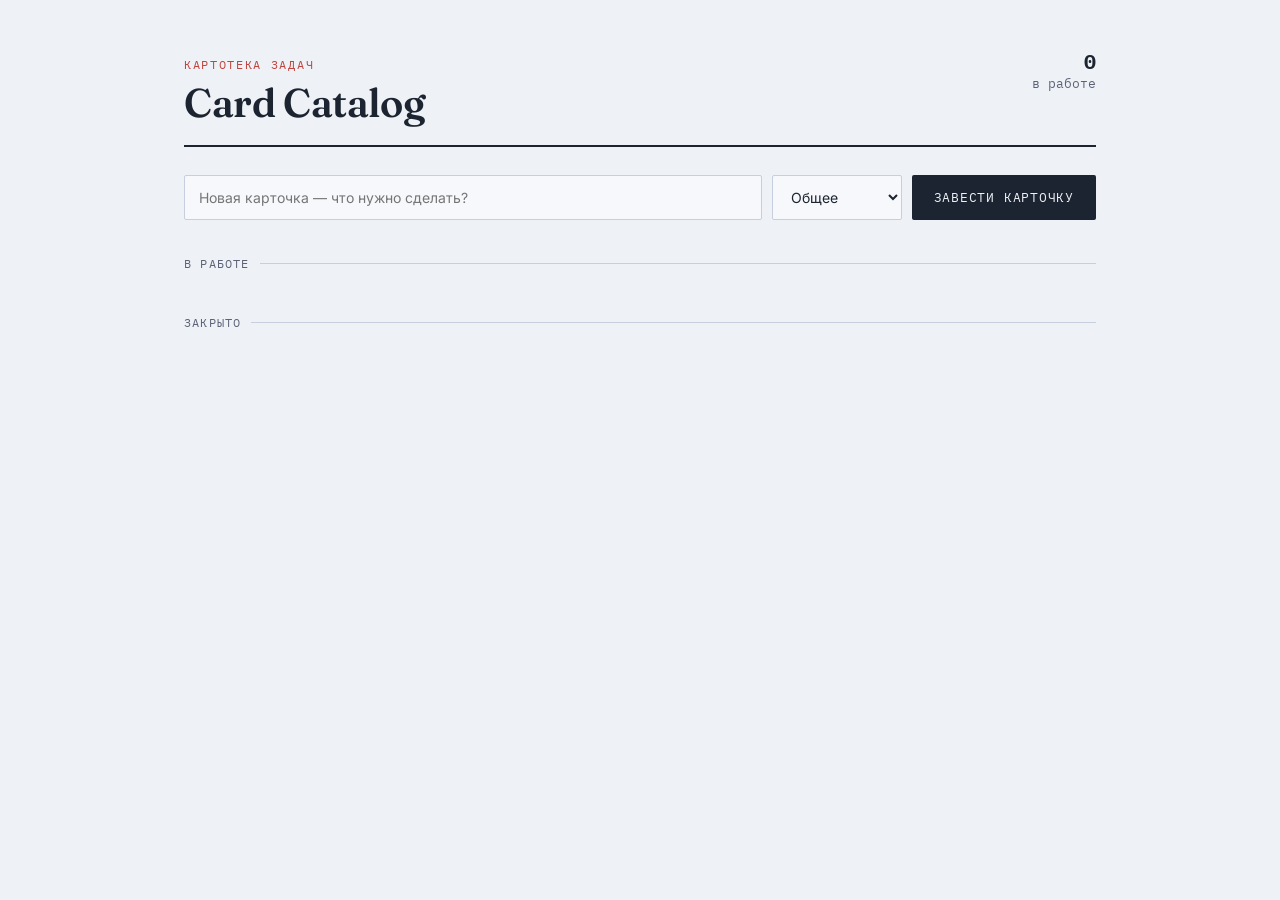
==== frontend/index.html @ 3b54438b "fix some bugs" ====
<!doctype html>
<html lang="ru">
<head>
<meta charset="UTF-8" />
<meta name="viewport" content="width=device-width, initial-scale=1.0" />
<title>Card Catalog - трекер задач</title>
<link rel="icon" href="data:image/svg+xml,<svg xmlns=%22http://www.w3.org/2000/svg%22 viewBox=%220 0 100 100%22><rect width=%22100%22 height=%22100%22 rx=%2214%22 fill=%22%231b2430%22/><rect x=%2222%22 y=%2228%22 width=%2256%22 height=%2244%22 rx=%223%22 fill=%22%23eef1f6%22/><circle cx=%2232%22 cy=%2238%22 r=%223%22 fill=%22%231b2430%22/><rect x=%2222%22 y=%2250%22 width=%2256%22 height=%223%22 fill=%22%23c1443d%22/></svg>">
<link rel="preconnect" href="https://fonts.googleapis.com">
<link href="https://fonts.googleapis.com/css2?family=Fraunces:opsz,wght@9..144,500;9..144,600&family=IBM+Plex+Mono:wght@400;500&family=Inter:wght@400;500;600&display=swap" rel="stylesheet">
<link rel="stylesheet" href="style.css">
</head>
<body>
  <div class="wrap">
    <header>
      <div>
        <p class="eyebrow">Картотека задач</p>
        <h1>Card Catalog</h1>
      </div>
      <div class="count"><strong id="openCount">0</strong>в работе</div>
    </header>

    <form class="add" id="addForm">
      <input type="text" name="title" placeholder="Новая карточка — что нужно сделать?" required maxlength="200" />
      <select name="category">
        <option value="general">Общее</option>
        <option value="client">Клиент</option>
        <option value="design">Дизайн</option>
        <option value="dev">Разработка</option>
      </select>
      <button type="submit">Завести карточку</button>
    </form>

    <div class="drawer-label">В работе</div>
    <div class="cards" id="openCards"></div>

    <div class="drawer-label">Закрыто</div>
    <div class="cards" id="doneCards"></div>
  </div>

  <script src="app.js"></script>
</body>
</html>
---- frontend/style.css ----
:root{
  --ink:#1b2430;
  --paper:#eef1f6;
  --paper-card:#f7f8fb;
  --drawer:#dfe4ee;
  --line:#c7cede;
  --accent:#c1443d;
  --accent-soft:#e8b3af;
  --gold:#c98f2b;
  --muted:#5c6376;
}

*{box-sizing:border-box;}

body{
  margin:0;
  background:var(--paper);
  color:var(--ink);
  font-family:'Inter',sans-serif;
  min-height:100vh;
}

.wrap{
  max-width:960px;
  margin:0 auto;
  padding:48px 24px 96px;
}

header{
  display:flex;
  align-items:baseline;
  justify-content:space-between;
  border-bottom:2px solid var(--ink);
  padding-bottom:18px;
  margin-bottom:8px;
}

.eyebrow{
  font-family:'IBM Plex Mono', monospace;
  font-size:12px;
  letter-spacing:.14em;
  text-transform:uppercase;
  color:var(--accent);
  margin:0 0 6px;
}

h1{
  font-family:'Fraunces', serif;
  font-weight:600;
  font-size:40px;
  margin:0;
  letter-spacing:-0.01em;
}

.count{
  font-family:'IBM Plex Mono', monospace;
  font-size:13px;
  color:var(--muted);
  text-align:right;
}

.count strong{color:var(--ink); font-size:20px; display:block;}

form.add{
  display:flex;
  gap:10px;
  margin:28px 0 36px;
  flex-wrap:wrap;
}

form.add input, form.add select{
  font-family:'Inter',sans-serif;
  font-size:14px;
  padding:12px 14px;
  border:1.5px solid var(--line);
  border-radius:2px;
  background:var(--paper-card);
  color:var(--ink);
}

form.add input[name="title"]{flex:1; min-width:220px;}

form.add input:focus, form.add select:focus{
  outline:none;
  border-color:var(--accent);
}

form.add button{
  font-family:'IBM Plex Mono', monospace;
  font-size:13px;
  letter-spacing:.06em;
  text-transform:uppercase;
  background:var(--ink);
  color:var(--paper);
  border:none;
  padding:0 22px;
  border-radius:2px;
  cursor:pointer;
  transition:background .15s ease;
}

form.add button:hover{background:var(--accent);}

.drawer-label{
  font-family:'IBM Plex Mono', monospace;
  font-size:12px;
  color:var(--muted);
  letter-spacing:.1em;
  text-transform:uppercase;
  margin:32px 0 12px;
  display:flex;
  align-items:center;
  gap:10px;
}

.drawer-label::after{
  content:"";
  flex:1;
  height:1px;
  background:var(--line);
}

.cards{
  display:grid;
  grid-template-columns:repeat(auto-fill, minmax(260px,1fr));
  gap:16px;
}

.card{
  position:relative;
  background:var(--paper-card);
  border:1.5px solid var(--line);
  border-radius:3px;
  padding:20px 18px 16px;
  min-height:120px;
  box-shadow:2px 3px 0 rgba(27,36,48,0.06);
  transition:transform .15s ease, box-shadow .15s ease;
}

.card:hover{
  transform:translateY(-2px);
  box-shadow:3px 5px 0 rgba(27,36,48,0.10);
}

.card::before{
  content:"";
  position:absolute;
  top:14px; left:14px;
  width:9px; height:9px;
  border-radius:50%;
  background:var(--paper);
  border:1.5px solid var(--line);
}

.card.done{
  opacity:.62;
}

.card.done .card-title{
  text-decoration:line-through;
  text-decoration-color:var(--accent);
}

.stamp{
  position:absolute;
  top:12px; right:12px;
  font-family:'IBM Plex Mono', monospace;
  font-size:10px;
  letter-spacing:.08em;
  color:var(--accent);
  border:1.5px solid var(--accent);
  padding:2px 6px;
  border-radius:2px;
  transform:rotate(-6deg);
}

.card-category{
  font-family:'IBM Plex Mono', monospace;
  font-size:10px;
  letter-spacing:.1em;
  text-transform:uppercase;
  color:var(--gold);
  margin:8px 0 6px 14px;
}

.card-title{
  font-family:'Fraunces', serif;
  font-size:18px;
  font-weight:600;
  margin:0 0 6px 14px;
  line-height:1.3;
}

.card-note{
  font-size:13px;
  color:var(--muted);
  margin:0 0 14px 14px;
  line-height:1.4;
}

.card-actions{
  display:flex;
  gap:8px;
  margin-left:14px;
}

.card-actions button{
  font-family:'IBM Plex Mono', monospace;
  font-size:11px;
  letter-spacing:.04em;
  background:none;
  border:1.5px solid var(--line);
  border-radius:2px;
  padding:5px 10px;
  cursor:pointer;
  color:var(--ink);
  transition:all .15s ease;
}

.card-actions button:hover{border-color:var(--ink);}
.card-actions .del:hover{border-color:var(--accent); color:var(--accent);}

.empty{
  font-family:'IBM Plex Mono', monospace;
  color:var(--muted);
  font-size:13px;
  padding:40px 0;
  text-align:center;
  border:1.5px dashed var(--line);
  border-radius:3px;
}
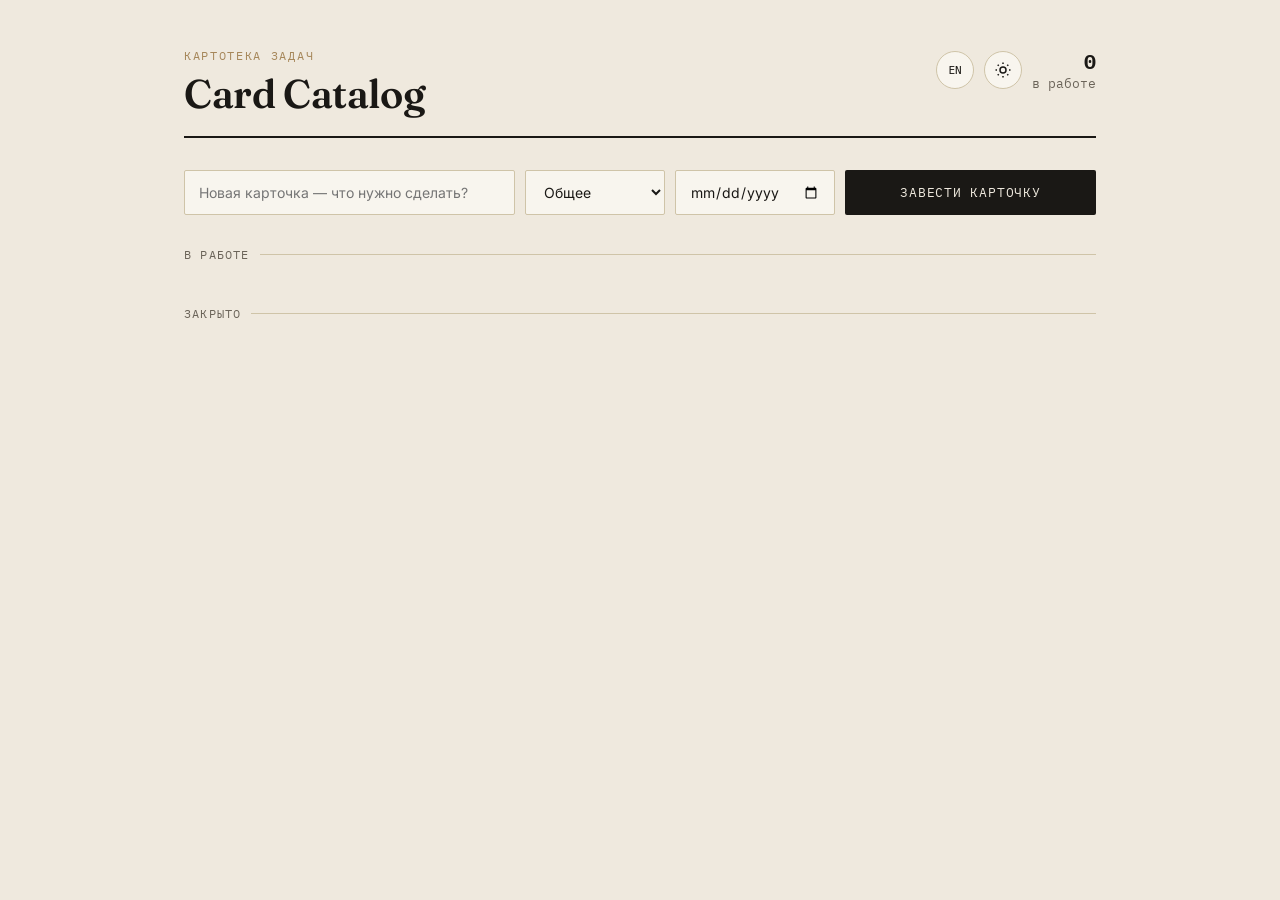
==== commit 820e80b2: "new theme, dark mode, due dates" ====
--- a/frontend/index.html
+++ b/frontend/index.html
@@ -1,10 +1,10 @@
 <!doctype html>
-<html lang="ru">
+<html lang="ru" data-theme="light">
 <head>
 <meta charset="UTF-8" />
 <meta name="viewport" content="width=device-width, initial-scale=1.0" />
-<title>Card Catalog - трекер задач</title>
-<link rel="icon" href="data:image/svg+xml,<svg xmlns=%22http://www.w3.org/2000/svg%22 viewBox=%220 0 100 100%22><rect width=%22100%22 height=%22100%22 rx=%2214%22 fill=%22%231b2430%22/><rect x=%2222%22 y=%2228%22 width=%2256%22 height=%2244%22 rx=%223%22 fill=%22%23eef1f6%22/><circle cx=%2232%22 cy=%2238%22 r=%223%22 fill=%22%231b2430%22/><rect x=%2222%22 y=%2250%22 width=%2256%22 height=%223%22 fill=%22%23c1443d%22/></svg>">
+<title>Card Catalog</title>
+<link rel="icon" href="data:image/svg+xml,<svg xmlns=%22http://www.w3.org/2000/svg%22 viewBox=%220 0 100 100%22><rect width=%22100%22 height=%22100%22 rx=%2214%22 fill=%22%231a1815%22/><rect x=%2222%22 y=%2228%22 width=%2256%22 height=%2244%22 rx=%223%22 fill=%22%23efe9de%22/><circle cx=%2232%22 cy=%2238%22 r=%223%22 fill=%22%231a1815%22/><rect x=%2222%22 y=%2250%22 width=%2256%22 height=%223%22 fill=%22%23a6875a%22/></svg>">
 <link rel="preconnect" href="https://fonts.googleapis.com">
 <link href="https://fonts.googleapis.com/css2?family=Fraunces:opsz,wght@9..144,500;9..144,600&family=IBM+Plex+Mono:wght@400;500&family=Inter:wght@400;500;600&display=swap" rel="stylesheet">
 <link rel="stylesheet" href="style.css">
@@ -13,27 +13,37 @@
   <div class="wrap">
     <header>
       <div>
-        <p class="eyebrow">Картотека задач</p>
+        <p class="eyebrow" data-i18n="eyebrow">Картотека задач</p>
         <h1>Card Catalog</h1>
       </div>
-      <div class="count"><strong id="openCount">0</strong>в работе</div>
+      <div class="header-right">
+        <button class="icon-toggle" id="langToggle" title="Switch language" aria-label="Switch language">
+          <span id="langLabel">RU</span>
+        </button>
+        <button class="icon-toggle" id="themeToggle" title="Toggle theme" aria-label="Toggle theme">
+          <svg class="icon-sun" viewBox="0 0 24 24" fill="none" stroke="currentColor" stroke-width="2"><circle cx="12" cy="12" r="4"/><path d="M12 2v2M12 20v2M4.93 4.93l1.41 1.41M17.66 17.66l1.41 1.41M2 12h2M20 12h2M4.93 19.07l1.41-1.41M17.66 6.34l1.41-1.41"/></svg>
+          <svg class="icon-moon" viewBox="0 0 24 24" fill="none" stroke="currentColor" stroke-width="2"><path d="M21 12.79A9 9 0 1 1 11.21 3 7 7 0 0 0 21 12.79z"/></svg>
+        </button>
+        <div class="count"><strong id="openCount">0</strong><span data-i18n="inProgress">в работе</span></div>
+      </div>
     </header>
 
     <form class="add" id="addForm">
-      <input type="text" name="title" placeholder="Новая карточка — что нужно сделать?" required maxlength="200" />
-      <select name="category">
-        <option value="general">Общее</option>
-        <option value="client">Клиент</option>
-        <option value="design">Дизайн</option>
-        <option value="dev">Разработка</option>
+      <input type="text" name="title" id="titleInput" data-i18n-placeholder="titlePlaceholder" placeholder="Новая карточка — что нужно сделать?" required maxlength="200" />
+      <select name="category" id="categorySelect">
+        <option value="general" data-i18n="catGeneral">Общее</option>
+        <option value="client" data-i18n="catClient">Клиент</option>
+        <option value="design" data-i18n="catDesign">Дизайн</option>
+        <option value="dev" data-i18n="catDev">Разработка</option>
       </select>
-      <button type="submit">Завести карточку</button>
+      <input type="date" name="due_date" title="Срок" />
+      <button type="submit" data-i18n="addButton">Завести карточку</button>
     </form>
 
-    <div class="drawer-label">В работе</div>
+    <div class="drawer-label" data-i18n="inProgressLabel">В работе</div>
     <div class="cards" id="openCards"></div>
 
-    <div class="drawer-label">Закрыто</div>
+    <div class="drawer-label" data-i18n="doneLabel">Закрыто</div>
     <div class="cards" id="doneCards"></div>
   </div>
 
--- a/frontend/style.css
+++ b/frontend/style.css
@@ -1,13 +1,30 @@
 :root{
-  --ink:#1b2430;
-  --paper:#eef1f6;
-  --paper-card:#f7f8fb;
-  --drawer:#dfe4ee;
-  --line:#c7cede;
-  --accent:#c1443d;
-  --accent-soft:#e8b3af;
-  --gold:#c98f2b;
-  --muted:#5c6376;
+  --ink:#1a1815;
+  --paper:#efe9de;
+  --paper-card:#f8f5ee;
+  --drawer:#e2dbc9;
+  --line:#cfc4a8;
+  --accent:#a6875a;
+  --accent-soft:#e4d4b8;
+  --danger:#b5453c;
+  --muted:#6b6459;
+  --overdue:#b8863f;
+
+  --ease:cubic-bezier(.4,0,.2,1);
+  --ease-out-back:cubic-bezier(.34,1.56,.64,1);
+}
+
+[data-theme="dark"]{
+  --ink:#ede7d9;
+  --paper:#17140f;
+  --paper-card:#211d17;
+  --drawer:#2c2620;
+  --line:#3d362a;
+  --accent:#c7a06a;
+  --accent-soft:#3a3020;
+  --danger:#d16a5f;
+  --muted:#9a9081;
+  --overdue:#d19a55;
 }
 
 *{box-sizing:border-box;}
@@ -18,21 +35,39 @@
   color:var(--ink);
   font-family:'Inter',sans-serif;
   min-height:100vh;
+  transition:background-color .35s var(--ease), color .35s var(--ease);
+}
+
+@media (prefers-reduced-motion: reduce){
+  *, *::before, *::after{
+    animation-duration:.001ms !important;
+    transition-duration:.001ms !important;
+  }
 }
 
 .wrap{
   max-width:960px;
   margin:0 auto;
-  padding:48px 24px 96px;
+  padding:clamp(28px,5vw,48px) clamp(16px,4vw,24px) 96px;
 }
 
 header{
   display:flex;
-  align-items:baseline;
+  align-items:flex-start;
   justify-content:space-between;
+  flex-wrap:wrap;
+  gap:12px;
   border-bottom:2px solid var(--ink);
   padding-bottom:18px;
-  margin-bottom:8px;
+  margin-bottom:32px;
+  transition:border-color .35s var(--ease);
+  animation:fadeSlideDown .5s var(--ease) both;
+}
+
+.header-right{
+  display:flex;
+  align-items:center;
+  gap:10px;
 }
 
 .eyebrow{
@@ -42,12 +77,13 @@
   text-transform:uppercase;
   color:var(--accent);
   margin:0 0 6px;
+  transition:color .35s var(--ease);
 }
 
 h1{
   font-family:'Fraunces', serif;
   font-weight:600;
-  font-size:40px;
+  font-size:clamp(28px,5vw,40px);
   margin:0;
   letter-spacing:-0.01em;
 }
@@ -57,15 +93,56 @@
   font-size:13px;
   color:var(--muted);
   text-align:right;
-}
-
-.count strong{color:var(--ink); font-size:20px; display:block;}
+  white-space:nowrap;
+  display:flex;
+  flex-direction:column;
+  align-items:flex-end;
+}
+
+.count strong{
+  color:var(--ink);
+  font-size:20px;
+  transition:color .2s var(--ease);
+}
+
+.icon-toggle{
+  position:relative;
+  width:38px;
+  height:38px;
+  flex:0 0 auto;
+  border:1.5px solid var(--line);
+  border-radius:50%;
+  background:var(--paper-card);
+  color:var(--ink);
+  cursor:pointer;
+  display:flex;
+  align-items:center;
+  justify-content:center;
+  font-family:'IBM Plex Mono', monospace;
+  font-size:11px;
+  font-weight:500;
+  transition:border-color .2s var(--ease), transform .2s var(--ease-out-back), background-color .35s var(--ease), color .35s var(--ease);
+}
+.icon-toggle:hover{border-color:var(--accent); transform:scale(1.06);}
+.icon-toggle:active{transform:scale(.92);}
+
+.icon-toggle svg{
+  position:absolute;
+  width:18px;
+  height:18px;
+  transition:opacity .3s var(--ease), transform .4s var(--ease-out-back);
+}
+.icon-moon{opacity:0; transform:rotate(-60deg) scale(.5);}
+.icon-sun{opacity:1; transform:rotate(0) scale(1);}
+[data-theme="dark"] .icon-sun{opacity:0; transform:rotate(60deg) scale(.5);}
+[data-theme="dark"] .icon-moon{opacity:1; transform:rotate(0) scale(1);}
 
 form.add{
   display:flex;
   gap:10px;
-  margin:28px 0 36px;
+  margin:0 0 8px;
   flex-wrap:wrap;
+  animation:fadeSlideDown .5s var(--ease) .08s both;
 }
 
 form.add input, form.add select{
@@ -76,13 +153,17 @@
   border-radius:2px;
   background:var(--paper-card);
   color:var(--ink);
-}
-
-form.add input[name="title"]{flex:1; min-width:220px;}
+  transition:border-color .2s var(--ease), background-color .35s var(--ease), color .35s var(--ease), box-shadow .2s var(--ease);
+}
+
+form.add input[name="title"]{flex:1 1 220px; min-width:0;}
+form.add select{flex:0 1 140px;}
+form.add input[type="date"]{flex:0 1 160px;}
 
 form.add input:focus, form.add select:focus{
   outline:none;
   border-color:var(--accent);
+  box-shadow:0 0 0 3px var(--accent-soft);
 }
 
 form.add button{
@@ -94,12 +175,14 @@
   color:var(--paper);
   border:none;
   padding:0 22px;
+  min-height:44px;
   border-radius:2px;
   cursor:pointer;
-  transition:background .15s ease;
-}
-
-form.add button:hover{background:var(--accent);}
+  transition:background-color .2s var(--ease), transform .15s var(--ease-out-back), color .35s var(--ease);
+  flex:1 1 140px;
+}
+form.add button:hover{background:var(--accent); transform:translateY(-1px);}
+form.add button:active{transform:translateY(0) scale(.98);}
 
 .drawer-label{
   font-family:'IBM Plex Mono', monospace;
@@ -111,6 +194,7 @@
   display:flex;
   align-items:center;
   gap:10px;
+  transition:color .35s var(--ease);
 }
 
 .drawer-label::after{
@@ -118,12 +202,14 @@
   flex:1;
   height:1px;
   background:var(--line);
+  transition:background-color .35s var(--ease);
 }
 
 .cards{
   display:grid;
-  grid-template-columns:repeat(auto-fill, minmax(260px,1fr));
+  grid-template-columns:repeat(auto-fill, minmax(min(260px,100%),1fr));
   gap:16px;
+  align-items:start;
 }
 
 .card{
@@ -131,101 +217,178 @@
   background:var(--paper-card);
   border:1.5px solid var(--line);
   border-radius:3px;
-  padding:20px 18px 16px;
-  min-height:120px;
-  box-shadow:2px 3px 0 rgba(27,36,48,0.06);
-  transition:transform .15s ease, box-shadow .15s ease;
+  padding:18px 16px 16px;
+  min-width:0;
+  overflow:hidden;
+  box-shadow:2px 3px 0 rgba(26,24,21,0.06);
+  transition:transform .18s var(--ease), box-shadow .18s var(--ease), border-color .35s var(--ease), background-color .35s var(--ease), opacity .32s var(--ease), filter .32s var(--ease);
+  animation:cardIn .45s var(--ease-out-back) both;
+  animation-delay:calc(var(--i, 0) * 50ms);
 }
 
 .card:hover{
-  transform:translateY(-2px);
-  box-shadow:3px 5px 0 rgba(27,36,48,0.10);
-}
-
-.card::before{
-  content:"";
-  position:absolute;
-  top:14px; left:14px;
-  width:9px; height:9px;
+  transform:translateY(-3px);
+  box-shadow:3px 6px 0 rgba(26,24,21,0.12);
+}
+
+.card.done{opacity:.55; filter:saturate(.7);}
+.card.done .card-title{text-decoration:line-through; text-decoration-color:var(--accent);}
+
+.card.removing{
+  animation:cardOut .32s var(--ease) forwards;
+  pointer-events:none;
+}
+.card.entering{
+  animation:cardIn .4s var(--ease-out-back) both;
+}
+
+.card-top-row{
+  display:flex;
+  align-items:flex-start;
+  gap:10px;
+  margin-bottom:10px;
+}
+
+.check-circle{
+  flex:0 0 auto;
+  width:22px;
+  height:22px;
   border-radius:50%;
-  background:var(--paper);
   border:1.5px solid var(--line);
-}
-
-.card.done{
-  opacity:.62;
-}
-
-.card.done .card-title{
-  text-decoration:line-through;
-  text-decoration-color:var(--accent);
-}
-
-.stamp{
-  position:absolute;
-  top:12px; right:12px;
-  font-family:'IBM Plex Mono', monospace;
-  font-size:10px;
-  letter-spacing:.08em;
-  color:var(--accent);
-  border:1.5px solid var(--accent);
-  padding:2px 6px;
-  border-radius:2px;
-  transform:rotate(-6deg);
-}
+  background:transparent;
+  cursor:pointer;
+  display:flex;
+  align-items:center;
+  justify-content:center;
+  padding:0;
+  margin-top:2px;
+  transition:border-color .2s var(--ease), background-color .2s var(--ease), transform .15s var(--ease-out-back);
+}
+.check-circle:hover{border-color:var(--accent); transform:scale(1.08);}
+.check-circle:active{transform:scale(.9);}
+.check-circle svg{
+  width:12px; height:12px;
+  opacity:0;
+  transform:scale(.4);
+  transition:opacity .2s var(--ease), transform .25s var(--ease-out-back);
+  color:var(--paper-card);
+}
+.card.done .check-circle{
+  background:var(--accent);
+  border-color:var(--accent);
+}
+.card.done .check-circle svg{opacity:1; transform:scale(1);}
+
+.card-body{flex:1; min-width:0;}
 
 .card-category{
   font-family:'IBM Plex Mono', monospace;
   font-size:10px;
   letter-spacing:.1em;
   text-transform:uppercase;
-  color:var(--gold);
-  margin:8px 0 6px 14px;
-}
+  color:var(--accent);
+  display:flex;
+  align-items:center;
+  gap:5px;
+  margin-bottom:4px;
+  transition:color .35s var(--ease);
+}
+.category-icon{width:11px; height:11px; flex:0 0 auto;}
 
 .card-title{
   font-family:'Fraunces', serif;
-  font-size:18px;
+  font-size:17px;
   font-weight:600;
-  margin:0 0 6px 14px;
-  line-height:1.3;
-}
-
-.card-note{
+  line-height:1.35;
+  cursor:text;
+  border-radius:2px;
+  padding:1px 3px;
+  margin:0 0 0 -3px;
+  transition:background-color .15s var(--ease);
+  overflow-wrap:break-word;
+  word-break:break-word;
+  hyphens:auto;
+}
+.card-title:hover{background:var(--drawer);}
+.card-title-input{
+  font-family:'Fraunces', serif;
+  font-size:17px;
+  font-weight:600;
+  width:100%;
+  margin:0;
+  padding:1px 3px;
+  border:1.5px solid var(--accent);
+  border-radius:2px;
+  background:var(--paper-card);
+  color:var(--ink);
+}
+
+.card-due{
+  font-family:'IBM Plex Mono', monospace;
+  font-size:11px;
+  color:var(--muted);
+  margin-top:8px;
+  display:flex;
+  align-items:center;
+  gap:5px;
+  transition:color .2s var(--ease);
+}
+.card-due svg{width:11px; height:11px; flex:0 0 auto;}
+.card-due.overdue{color:var(--overdue);}
+
+.card-actions{
+  display:flex;
+  justify-content:flex-end;
+  margin-top:12px;
+}
+
+.icon-btn{
+  width:28px;
+  height:28px;
+  border:1.5px solid transparent;
+  border-radius:2px;
+  background:none;
+  cursor:pointer;
+  display:flex;
+  align-items:center;
+  justify-content:center;
+  color:var(--muted);
+  transition:border-color .15s var(--ease), color .15s var(--ease), background-color .15s var(--ease), transform .12s var(--ease-out-back);
+}
+.icon-btn svg{width:15px; height:15px;}
+.icon-btn:hover{border-color:var(--danger); color:var(--danger); transform:translateY(-1px);}
+.icon-btn:active{transform:translateY(0) scale(.92);}
+
+.empty{
+  font-family:'IBM Plex Mono', monospace;
+  color:var(--muted);
   font-size:13px;
-  color:var(--muted);
-  margin:0 0 14px 14px;
-  line-height:1.4;
-}
-
-.card-actions{
-  display:flex;
-  gap:8px;
-  margin-left:14px;
-}
-
-.card-actions button{
-  font-family:'IBM Plex Mono', monospace;
-  font-size:11px;
-  letter-spacing:.04em;
-  background:none;
-  border:1.5px solid var(--line);
-  border-radius:2px;
-  padding:5px 10px;
-  cursor:pointer;
-  color:var(--ink);
-  transition:all .15s ease;
-}
-
-.card-actions button:hover{border-color:var(--ink);}
-.card-actions .del:hover{border-color:var(--accent); color:var(--accent);}
-
-.empty{
-  font-family:'IBM Plex Mono', monospace;
-  color:var(--muted);
-  font-size:13px;
-  padding:40px 0;
+  padding:36px 0;
   text-align:center;
   border:1.5px dashed var(--line);
   border-radius:3px;
-}
+  transition:border-color .35s var(--ease), color .35s var(--ease);
+  animation:fadeIn .4s var(--ease) both;
+}
+
+@keyframes fadeSlideDown{
+  from{opacity:0; transform:translateY(-8px);}
+  to{opacity:1; transform:translateY(0);}
+}
+@keyframes fadeIn{from{opacity:0;} to{opacity:1;}}
+@keyframes cardIn{
+  from{opacity:0; transform:translateY(12px) scale(.96);}
+  to{opacity:1; transform:translateY(0) scale(1);}
+}
+@keyframes cardOut{
+  to{opacity:0; transform:scale(.92); filter:blur(2px);}
+}
+
+@media (max-width:480px){
+  form.add{flex-direction:column;}
+  form.add input[name="title"], form.add select, form.add input[type="date"], form.add button{
+    flex:1 1 auto;
+    width:100%;
+  }
+  .header-right{width:100%; justify-content:space-between;}
+}
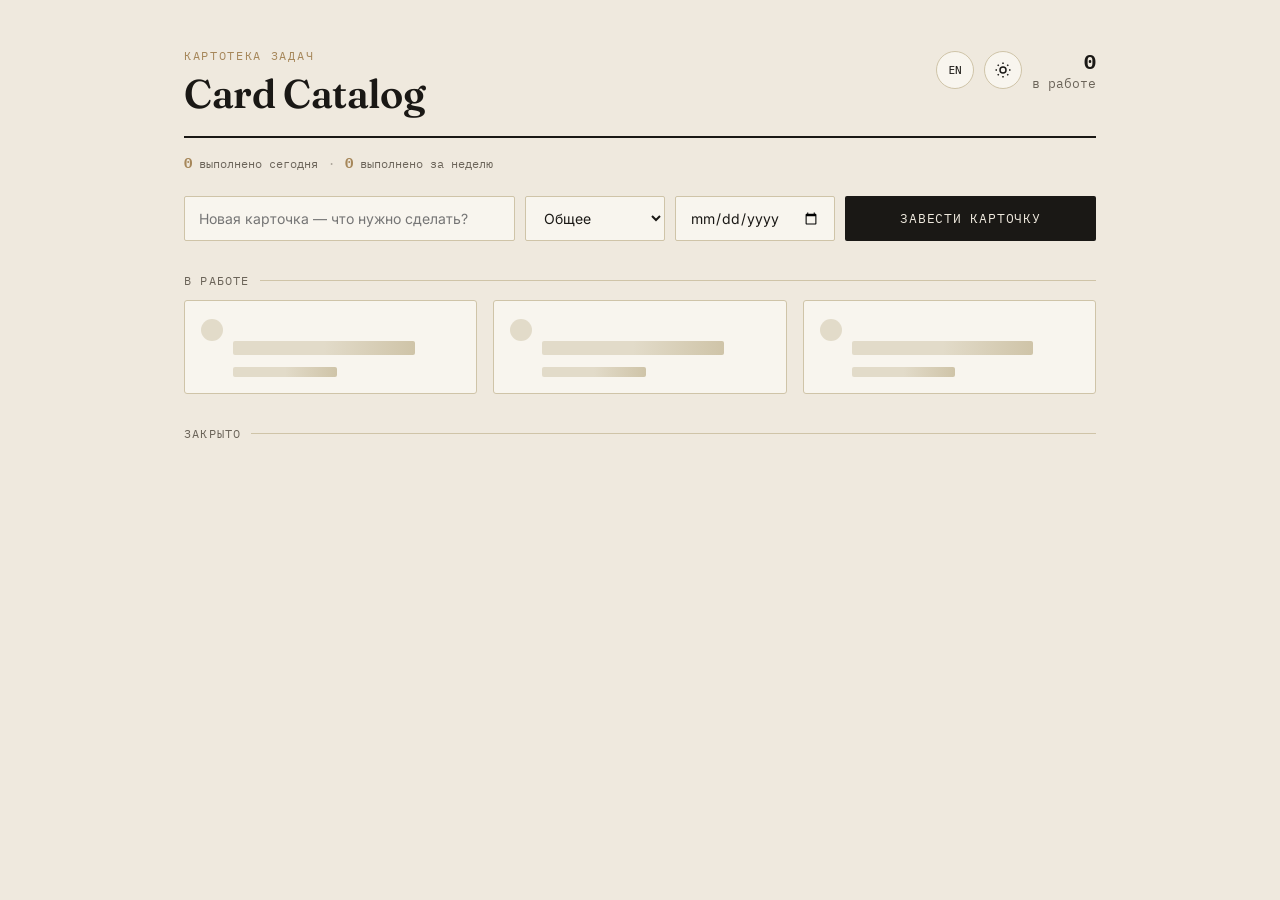
==== commit b7fb9ffa: "Add today/week completed tasks counter" ====
--- a/frontend/index.html
+++ b/frontend/index.html
@@ -28,6 +28,12 @@
       </div>
     </header>
 
+    <div class="completion-stats" id="completionStats">
+      <span><strong id="completedToday">0</strong> <span data-i18n="completedToday">выполнено сегодня</span></span>
+      <span class="stats-sep">·</span>
+      <span><strong id="completedWeek">0</strong> <span data-i18n="completedWeek">выполнено за неделю</span></span>
+    </div>
+
     <form class="add" id="addForm">
       <input type="text" name="title" id="titleInput" data-i18n-placeholder="titlePlaceholder" placeholder="Новая карточка — что нужно сделать?" required maxlength="200" />
       <select name="category" id="categorySelect">
--- a/frontend/style.css
+++ b/frontend/style.css
@@ -104,6 +104,24 @@
   font-size:20px;
   transition:color .2s var(--ease);
 }
+
+.completion-stats{
+  display:flex;
+  align-items:center;
+  gap:10px;
+  flex-wrap:wrap;
+  font-family:'IBM Plex Mono', monospace;
+  font-size:12px;
+  color:var(--muted);
+  margin:-16px 0 24px;
+  transition:color .35s var(--ease);
+}
+.completion-stats strong{
+  color:var(--accent);
+  font-size:14px;
+  transition:color .35s var(--ease);
+}
+.stats-sep{opacity:.5;}
 
 .icon-toggle{
   position:relative;
@@ -250,6 +268,7 @@
 }
 
 .check-circle{
+  position:relative;
   flex:0 0 auto;
   width:22px;
   height:22px;
@@ -266,6 +285,22 @@
 }
 .check-circle:hover{border-color:var(--accent); transform:scale(1.08);}
 .check-circle:active{transform:scale(.9);}
+.check-circle::after{
+  content:"";
+  position:absolute;
+  inset:0;
+  border-radius:50%;
+  border:1.5px solid var(--accent);
+  opacity:0;
+  pointer-events:none;
+}
+.check-circle.pulse::after{
+  animation:checkPulse .5s var(--ease) forwards;
+}
+@keyframes checkPulse{
+  from{opacity:.7; transform:scale(1);}
+  to{opacity:0; transform:scale(2.4);}
+}
 .check-circle svg{
   width:12px; height:12px;
   opacity:0;
@@ -371,6 +406,42 @@
   animation:fadeIn .4s var(--ease) both;
 }
 
+/* Skeleton loading state — shown briefly while the first fetch is in flight */
+.skeleton-card{
+  background:var(--paper-card);
+  border:1.5px solid var(--line);
+  border-radius:3px;
+  padding:18px 16px 16px;
+  min-height:88px;
+  transition:background-color .35s var(--ease), border-color .35s var(--ease);
+}
+.skeleton-line{
+  height:10px;
+  border-radius:2px;
+  background:linear-gradient(90deg, var(--drawer) 25%, var(--line) 50%, var(--drawer) 75%);
+  background-size:200% 100%;
+  animation:skeletonShimmer 1.4s ease-in-out infinite;
+}
+.skeleton-line.title{width:70%; height:14px; margin:0 0 12px 32px;}
+.skeleton-line.sub{width:40%; margin-left:32px;}
+.skeleton-card .check-circle-placeholder{
+  width:22px; height:22px;
+  border-radius:50%;
+  background:var(--drawer);
+  display:inline-block;
+  vertical-align:top;
+  margin-right:10px;
+  animation:skeletonShimmer 1.4s ease-in-out infinite;
+}
+
+@keyframes skeletonShimmer{
+  0%{background-position:200% 0;}
+  100%{background-position:-200% 0;}
+}
+@media (prefers-reduced-motion: reduce){
+  .skeleton-line, .check-circle-placeholder{animation:none; background:var(--drawer);}
+}
+
 @keyframes fadeSlideDown{
   from{opacity:0; transform:translateY(-8px);}
   to{opacity:1; transform:translateY(0);}
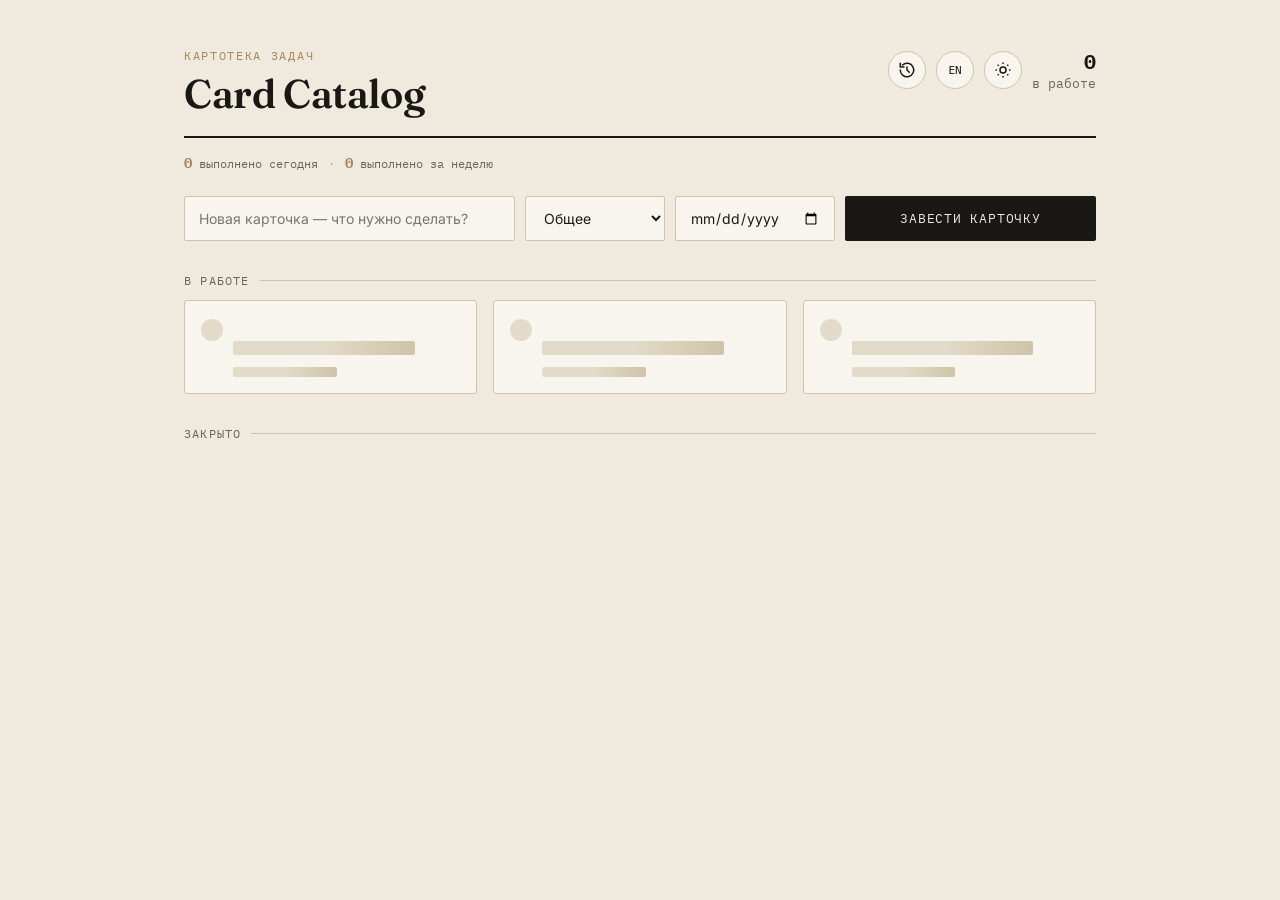
==== commit 98604760: "Add history" ====
--- a/frontend/index.html
+++ b/frontend/index.html
@@ -17,6 +17,9 @@
         <h1>Card Catalog</h1>
       </div>
       <div class="header-right">
+        <a href="/history.html" class="icon-toggle" title="История задач" aria-label="История задач">
+          <svg viewBox="0 0 24 24" fill="none" stroke="currentColor" stroke-width="2" stroke-linecap="round" stroke-linejoin="round" width="18" height="18"><path d="M12 8v4l3 3M3 12a9 9 0 1 0 3-6.7"/><path d="M3 3v5h5"/></svg>
+        </a>
         <button class="icon-toggle" id="langToggle" title="Switch language" aria-label="Switch language">
           <span id="langLabel">RU</span>
         </button>
--- a/frontend/style.css
+++ b/frontend/style.css
@@ -143,6 +143,10 @@
 }
 .icon-toggle:hover{border-color:var(--accent); transform:scale(1.06);}
 .icon-toggle:active{transform:scale(.92);}
+a.icon-toggle{
+  text-decoration:none;
+  color:var(--ink);
+}
 
 .icon-toggle svg{
   position:absolute;
@@ -455,6 +459,13 @@
   to{opacity:0; transform:scale(.92); filter:blur(2px);}
 }
 
+/* Suppresses the entrance animation for cards that were already on
+   screen — only genuinely new cards (or ones returning after a failed
+   delete) should play the "cardIn" stagger effect. */
+.card.no-enter{
+  animation:none;
+}
+
 @media (max-width:480px){
   form.add{flex-direction:column;}
   form.add input[name="title"], form.add select, form.add input[type="date"], form.add button{
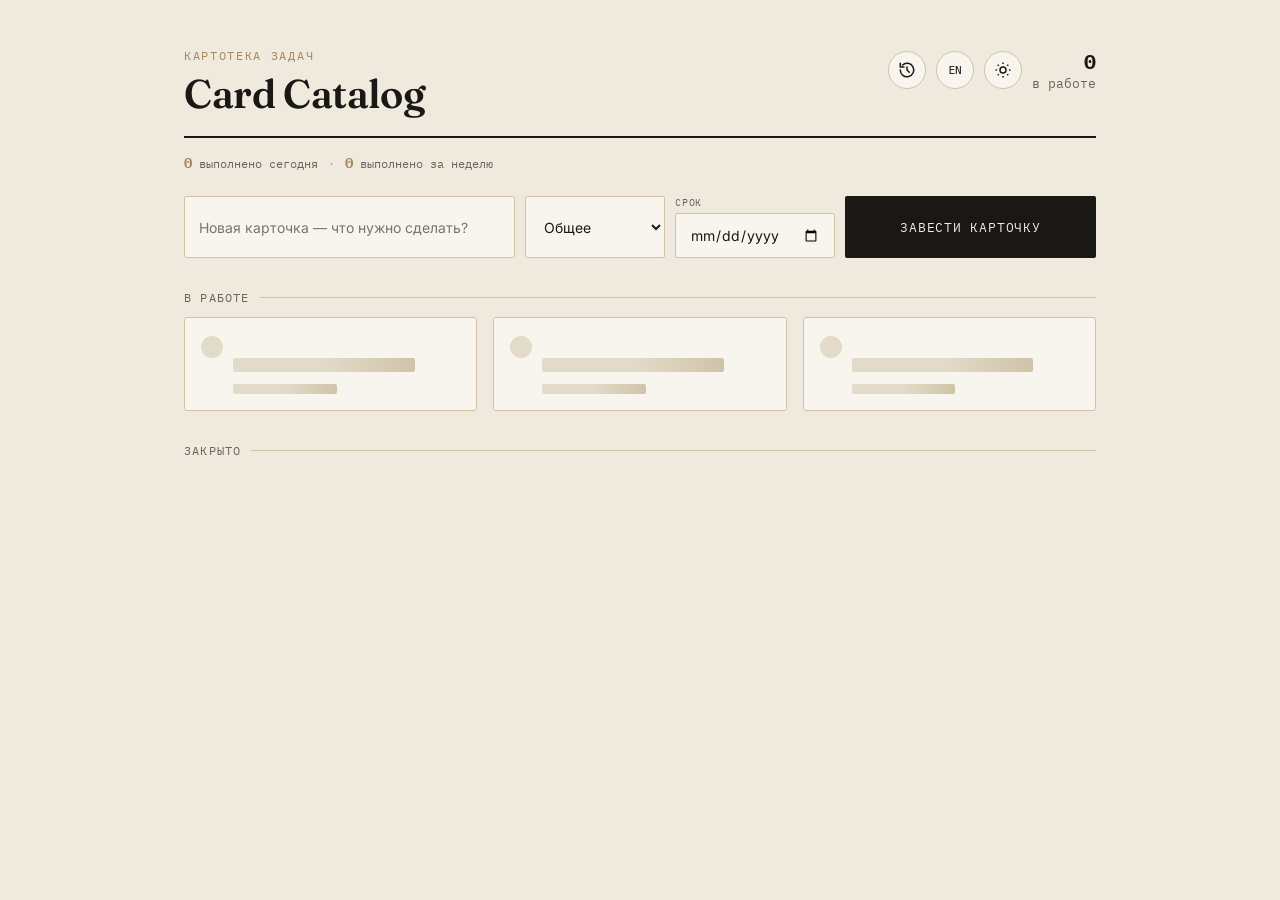
==== commit bd43a461: "Add persistent date field label (mobile hides input placeholder)" ====
--- a/frontend/index.html
+++ b/frontend/index.html
@@ -45,7 +45,10 @@
         <option value="design" data-i18n="catDesign">Дизайн</option>
         <option value="dev" data-i18n="catDev">Разработка</option>
       </select>
-      <input type="date" name="due_date" title="Срок" />
+      <div class="date-field">
+        <label for="dueDateInput" class="date-field-label" data-i18n="dueDateLabel">Срок</label>
+        <input type="date" name="due_date" id="dueDateInput" />
+      </div>
       <button type="submit" data-i18n="addButton">Завести карточку</button>
     </form>
 
--- a/frontend/style.css
+++ b/frontend/style.css
@@ -180,7 +180,22 @@
 
 form.add input[name="title"]{flex:1 1 220px; min-width:0;}
 form.add select{flex:0 1 140px;}
-form.add input[type="date"]{flex:0 1 160px;}
+
+.date-field{
+  display:flex;
+  flex-direction:column;
+  gap:4px;
+  flex:0 1 160px;
+}
+.date-field-label{
+  font-family:'IBM Plex Mono', monospace;
+  font-size:10px;
+  letter-spacing:.08em;
+  text-transform:uppercase;
+  color:var(--muted);
+  transition:color .35s var(--ease);
+}
+.date-field input[type="date"]{width:100%;}
 
 form.add input:focus, form.add select:focus{
   outline:none;
@@ -468,7 +483,7 @@
 
 @media (max-width:480px){
   form.add{flex-direction:column;}
-  form.add input[name="title"], form.add select, form.add input[type="date"], form.add button{
+  form.add input[name="title"], form.add select, .date-field, form.add button{
     flex:1 1 auto;
     width:100%;
   }
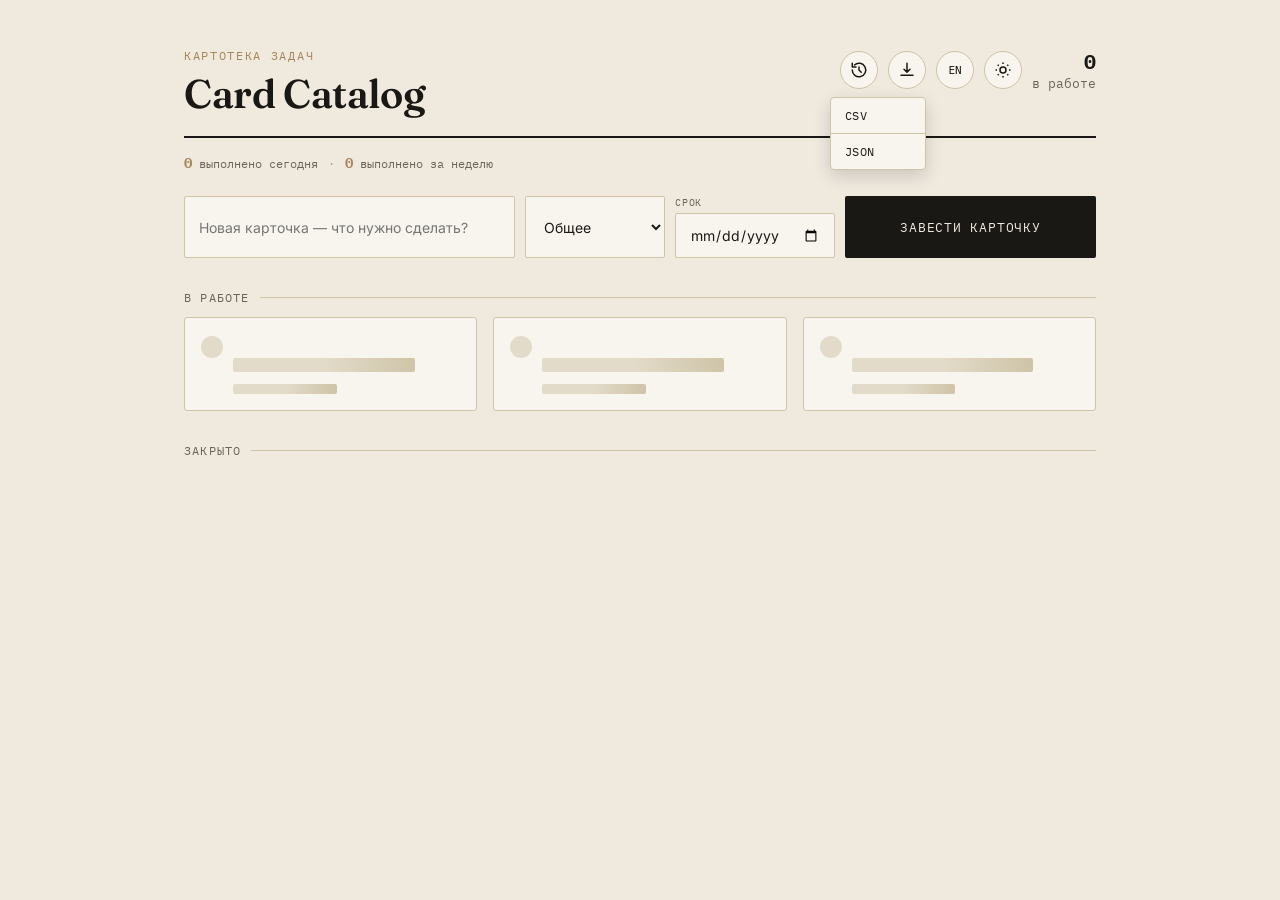
==== commit be7142c6: "Add CSV/JSON export" ====
--- a/frontend/index.html
+++ b/frontend/index.html
@@ -20,6 +20,15 @@
         <a href="/history.html" class="icon-toggle" title="История задач" aria-label="История задач">
           <svg viewBox="0 0 24 24" fill="none" stroke="currentColor" stroke-width="2" stroke-linecap="round" stroke-linejoin="round" width="18" height="18"><path d="M12 8v4l3 3M3 12a9 9 0 1 0 3-6.7"/><path d="M3 3v5h5"/></svg>
         </a>
+        <div class="export-wrap">
+          <button class="icon-toggle" id="exportToggle" title="Экспорт задач" aria-label="Экспорт задач">
+            <svg viewBox="0 0 24 24" fill="none" stroke="currentColor" stroke-width="2" stroke-linecap="round" stroke-linejoin="round" width="18" height="18"><path d="M12 3v12m0 0-4-4m4 4 4-4M4 19h16"/></svg>
+          </button>
+          <div class="export-menu" id="exportMenu" hidden>
+            <button data-format="csv">CSV</button>
+            <button data-format="json">JSON</button>
+          </div>
+        </div>
         <button class="icon-toggle" id="langToggle" title="Switch language" aria-label="Switch language">
           <span id="langLabel">RU</span>
         </button>
--- a/frontend/style.css
+++ b/frontend/style.css
@@ -147,6 +147,37 @@
   text-decoration:none;
   color:var(--ink);
 }
+
+.export-wrap{position:relative;}
+.export-menu{
+  position:absolute;
+  top:46px;
+  right:0;
+  min-width:96px;
+  background:var(--paper-card);
+  border:1.5px solid var(--line);
+  border-radius:4px;
+  box-shadow:0 6px 18px rgba(0,0,0,.15);
+  display:flex;
+  flex-direction:column;
+  overflow:hidden;
+  z-index:30;
+  animation:fadeSlideDown .18s var(--ease) both;
+}
+.export-menu button{
+  font-family:'IBM Plex Mono', monospace;
+  font-size:12px;
+  letter-spacing:.04em;
+  text-align:left;
+  background:none;
+  border:none;
+  color:var(--ink);
+  padding:10px 14px;
+  cursor:pointer;
+  transition:background-color .15s var(--ease);
+}
+.export-menu button:hover{background:var(--drawer);}
+.export-menu button + button{border-top:1px solid var(--line);}
 
 .icon-toggle svg{
   position:absolute;
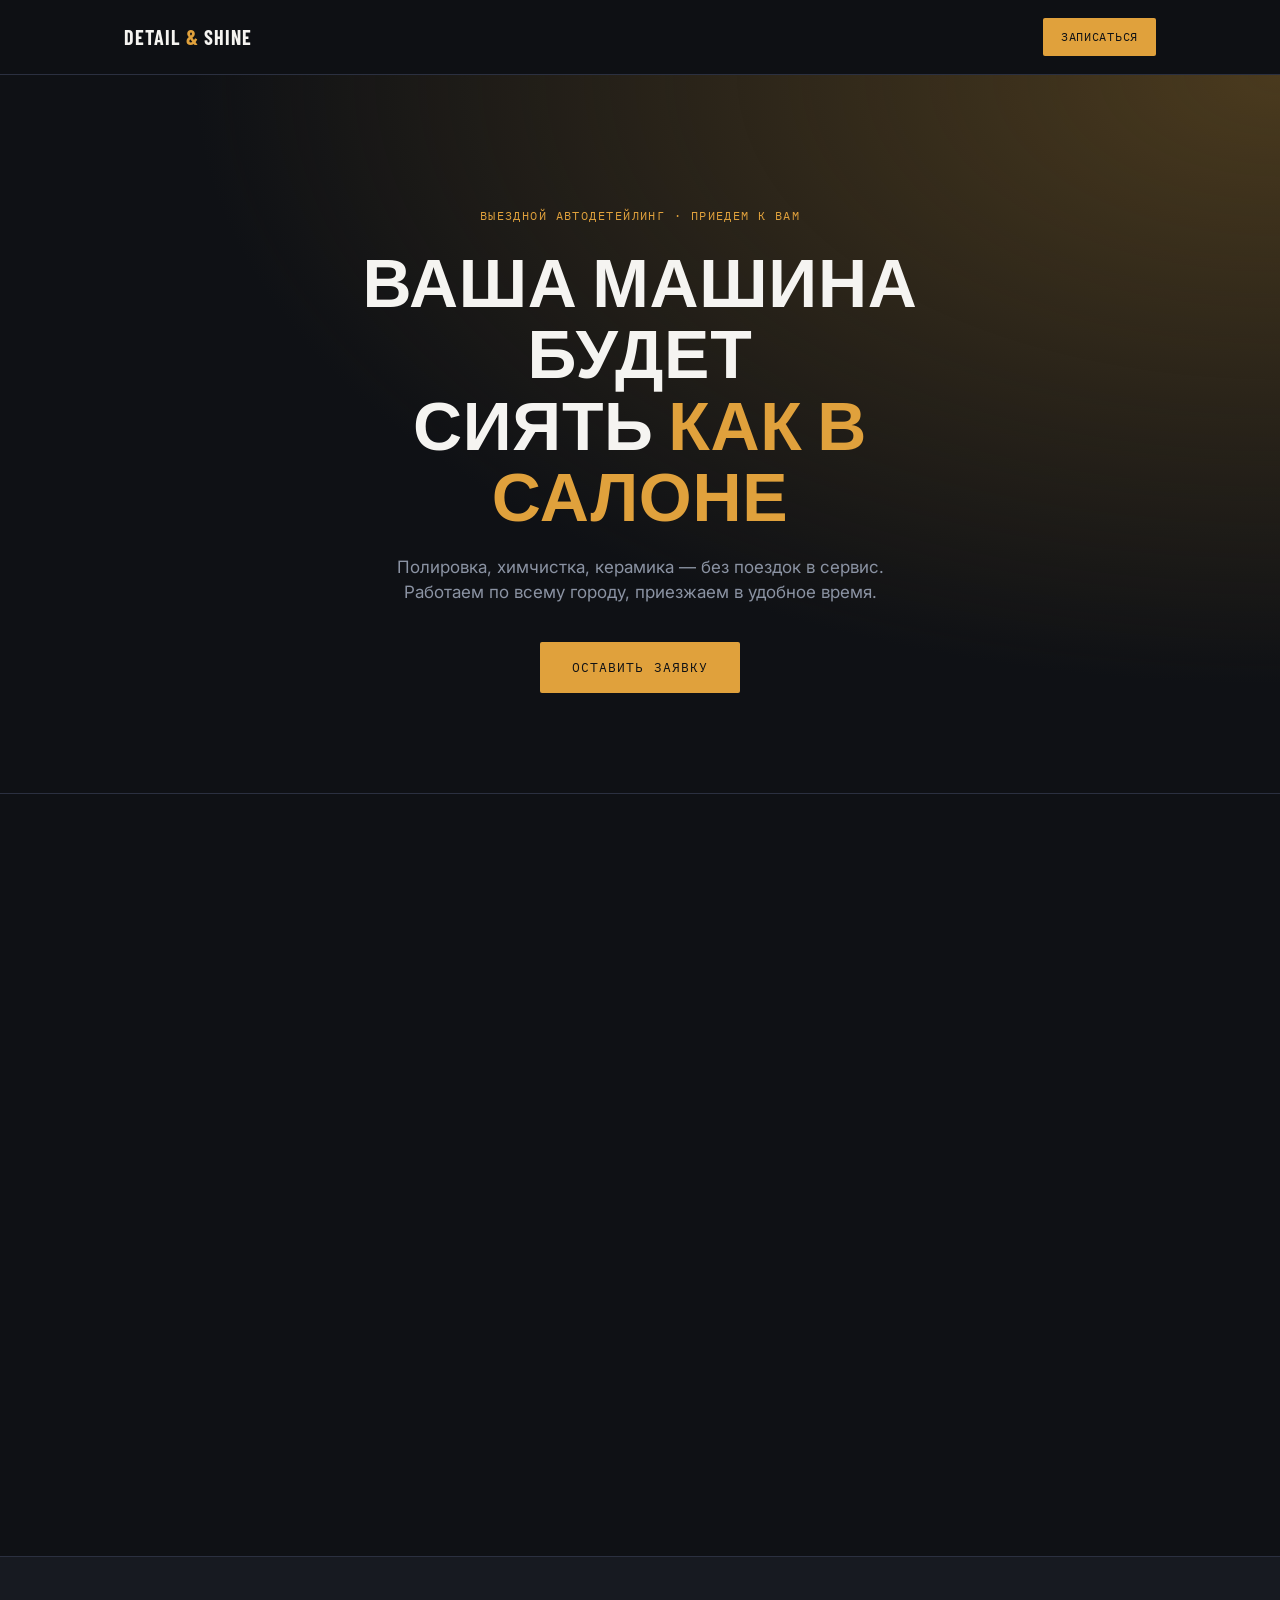
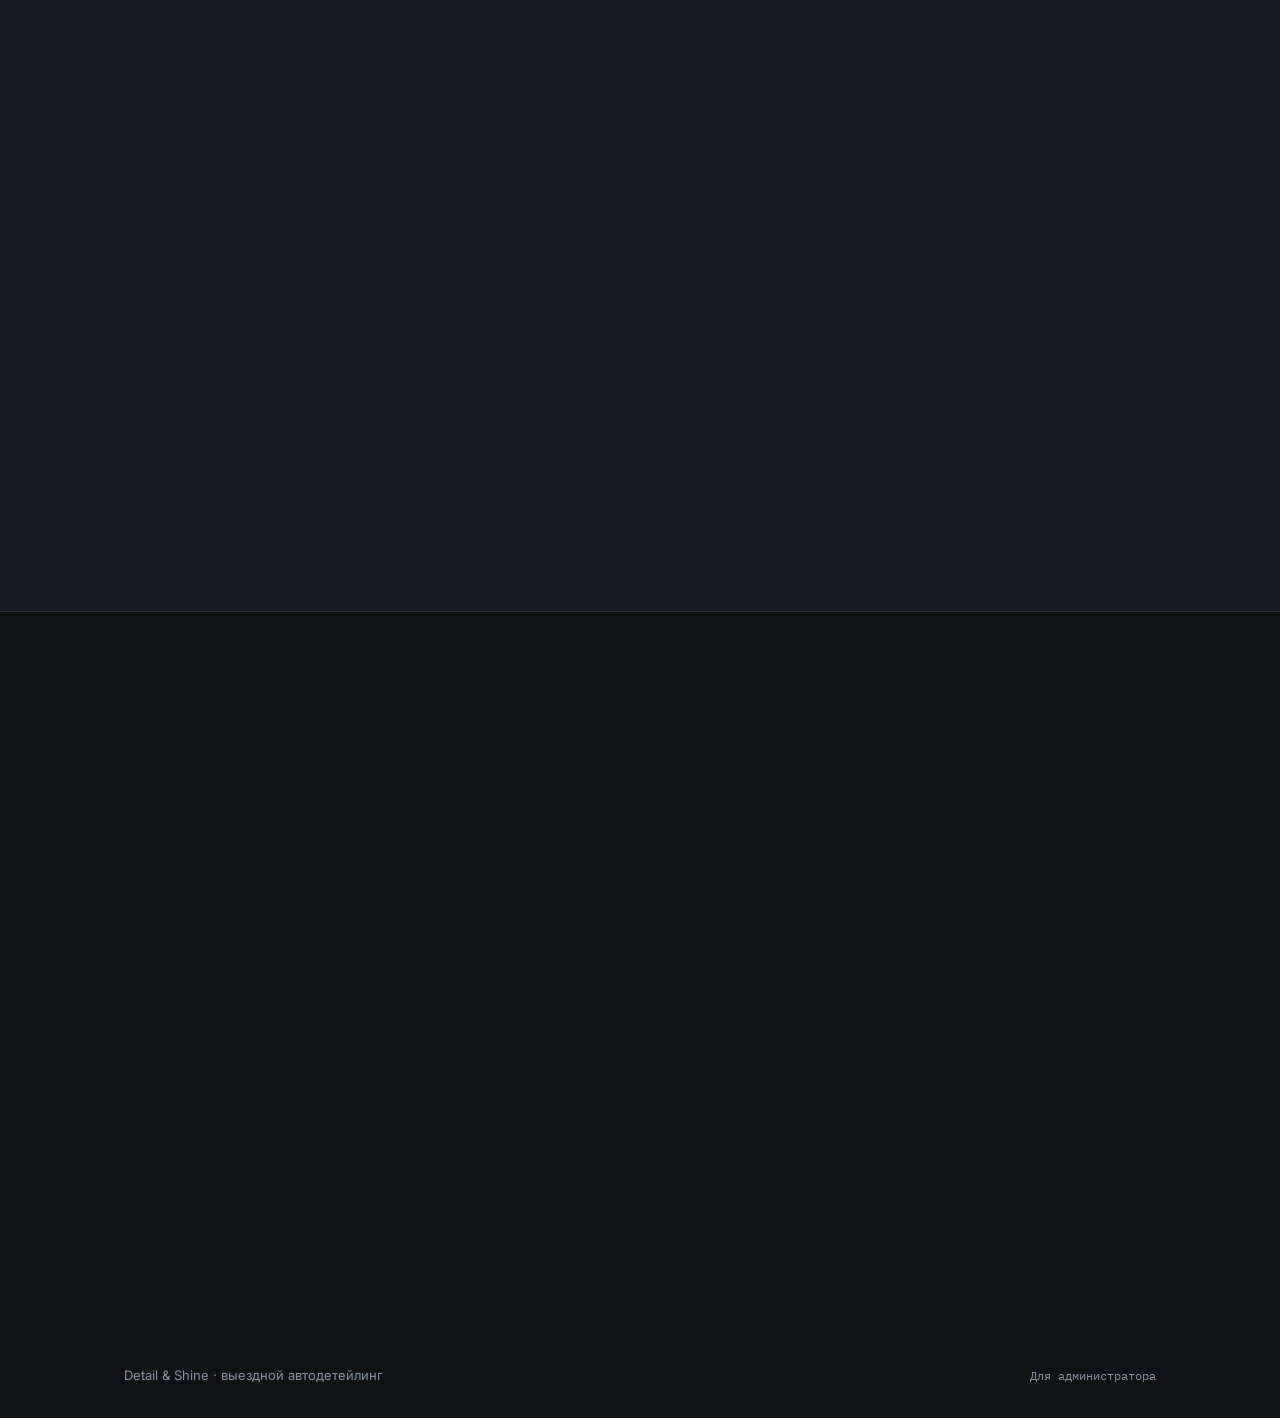
==== commit 6c30e6b0: "Fix FAQ accordion: move answer padding off the collapsed grid item" ====
--- a/frontend/index.html
+++ b/frontend/index.html
@@ -1,72 +1,164 @@
 <!doctype html>
-<html lang="ru" data-theme="light">
+<html lang="ru">
 <head>
 <meta charset="UTF-8" />
 <meta name="viewport" content="width=device-width, initial-scale=1.0" />
-<title>Card Catalog</title>
-<link rel="icon" href="data:image/svg+xml,<svg xmlns=%22http://www.w3.org/2000/svg%22 viewBox=%220 0 100 100%22><rect width=%22100%22 height=%22100%22 rx=%2214%22 fill=%22%231a1815%22/><rect x=%2222%22 y=%2228%22 width=%2256%22 height=%2244%22 rx=%223%22 fill=%22%23efe9de%22/><circle cx=%2232%22 cy=%2238%22 r=%223%22 fill=%22%231a1815%22/><rect x=%2222%22 y=%2250%22 width=%2256%22 height=%223%22 fill=%22%23a6875a%22/></svg>">
+<title>Detail & Shine — выездной автодетейлинг</title>
+<link rel="icon" href="data:image/svg+xml,<svg xmlns=%22http://www.w3.org/2000/svg%22 viewBox=%220 0 100 100%22><rect width=%22100%22 height=%22100%22 rx=%2214%22 fill=%22%230f1115%22/><path d=%22M20 60 L35 35 L65 35 L80 60 Z%22 fill=%22none%22 stroke=%22%23e0a13c%22 stroke-width=%224%22/><circle cx=%2235%22 cy=%2265%22 r=%226%22 fill=%22%23e0a13c%22/><circle cx=%2265%22 cy=%2265%22 r=%226%22 fill=%22%23e0a13c%22/></svg>">
 <link rel="preconnect" href="https://fonts.googleapis.com">
-<link href="https://fonts.googleapis.com/css2?family=Fraunces:opsz,wght@9..144,500;9..144,600&family=IBM+Plex+Mono:wght@400;500&family=Inter:wght@400;500;600&display=swap" rel="stylesheet">
+<link href="https://fonts.googleapis.com/css2?family=Barlow+Condensed:wght@600;700&family=Inter:wght@400;500;600&family=IBM+Plex+Mono:wght@500&display=swap" rel="stylesheet">
 <link rel="stylesheet" href="style.css">
 </head>
 <body>
-  <div class="wrap">
-    <header>
-      <div>
-        <p class="eyebrow" data-i18n="eyebrow">Картотека задач</p>
-        <h1>Card Catalog</h1>
+
+  <nav class="nav">
+    <div class="nav-inner">
+      <div class="brand">DETAIL <span>&</span> SHINE</div>
+      <a href="#booking" class="nav-cta">Записаться</a>
+    </div>
+  </nav>
+
+  <header class="hero">
+    <div class="hero-inner">
+      <p class="hero-eyebrow">Выездной автодетейлинг · приедем к вам</p>
+      <h1>Ваша машина будет<br>сиять <span class="highlight">как в салоне</span></h1>
+      <p class="hero-sub">Полировка, химчистка, керамика — без поездок в сервис. Работаем по всему городу, приезжаем в удобное время.</p>
+      <a href="#booking" class="btn-primary">Оставить заявку</a>
+    </div>
+  </header>
+
+  <section class="trust-bar reveal">
+    <div class="section-inner trust-inner">
+      <div class="trust-item">
+        <span class="trust-number" data-target="8" data-suffix="+">0</span>
+        <span class="trust-label">лет опыта</span>
       </div>
-      <div class="header-right">
-        <a href="/history.html" class="icon-toggle" title="История задач" aria-label="История задач">
-          <svg viewBox="0 0 24 24" fill="none" stroke="currentColor" stroke-width="2" stroke-linecap="round" stroke-linejoin="round" width="18" height="18"><path d="M12 8v4l3 3M3 12a9 9 0 1 0 3-6.7"/><path d="M3 3v5h5"/></svg>
-        </a>
-        <div class="export-wrap">
-          <button class="icon-toggle" id="exportToggle" title="Экспорт задач" aria-label="Экспорт задач">
-            <svg viewBox="0 0 24 24" fill="none" stroke="currentColor" stroke-width="2" stroke-linecap="round" stroke-linejoin="round" width="18" height="18"><path d="M12 3v12m0 0-4-4m4 4 4-4M4 19h16"/></svg>
-          </button>
-          <div class="export-menu" id="exportMenu" hidden>
-            <button data-format="csv">CSV</button>
-            <button data-format="json">JSON</button>
+      <div class="trust-item">
+        <span class="trust-number" data-target="500" data-suffix="+">0</span>
+        <span class="trust-label">машин в работе</span>
+      </div>
+      <div class="trust-item">
+        <span class="trust-number" data-target="24" data-suffix="/7">0</span>
+        <span class="trust-label">на связи</span>
+      </div>
+    </div>
+  </section>
+
+  <section class="services" id="services">
+    <div class="section-inner reveal">
+      <p class="section-eyebrow">Услуги</p>
+      <h2>Выберите то, что нужно вашей машине</h2>
+      <div class="service-grid">
+        <div class="service-card">
+          <div class="service-icon">01</div>
+          <h3>Экспресс-мойка</h3>
+          <p>Быстрая мойка кузова и салона, если нужно навести порядок перед встречей.</p>
+          <span class="service-price">от 1 500 ₽</span>
+        </div>
+        <div class="service-card">
+          <div class="service-icon">02</div>
+          <h3>Химчистка салона</h3>
+          <p>Глубокая чистка сидений, ковриков и потолка от пятен и запахов.</p>
+          <span class="service-price">от 4 000 ₽</span>
+        </div>
+        <div class="service-card featured">
+          <div class="service-icon">03</div>
+          <h3>Полный детейлинг</h3>
+          <p>Кузов, салон, полировка и защитное покрытие — комплексный уход под ключ.</p>
+          <span class="service-price">от 8 500 ₽</span>
+        </div>
+      </div>
+    </div>
+  </section>
+
+  <section class="booking" id="booking">
+    <div class="section-inner booking-inner reveal">
+      <div class="booking-text">
+        <p class="section-eyebrow">Запись</p>
+        <h2>Оставьте заявку — перезвоним в течение часа</h2>
+        <p class="booking-sub">Укажите удобную дату, и мы согласуем точное время по телефону.</p>
+      </div>
+
+      <form class="booking-form" id="bookingForm">
+        <div class="form-row">
+          <input type="text" name="name" placeholder="Ваше имя" required maxlength="120" />
+          <input type="tel" name="phone" placeholder="Телефон" required maxlength="40" />
+        </div>
+        <div class="form-row">
+          <select name="service">
+            <option value="express">Экспресс-мойка</option>
+            <option value="interior">Химчистка салона</option>
+            <option value="full" selected>Полный детейлинг</option>
+          </select>
+        </div>
+        <div class="form-row">
+          <div class="date-field">
+            <label for="preferredDateInput" class="date-field-label">Желаемая дата</label>
+            <input type="date" name="preferred_date" id="preferredDateInput" />
           </div>
         </div>
-        <button class="icon-toggle" id="langToggle" title="Switch language" aria-label="Switch language">
-          <span id="langLabel">RU</span>
-        </button>
-        <button class="icon-toggle" id="themeToggle" title="Toggle theme" aria-label="Toggle theme">
-          <svg class="icon-sun" viewBox="0 0 24 24" fill="none" stroke="currentColor" stroke-width="2"><circle cx="12" cy="12" r="4"/><path d="M12 2v2M12 20v2M4.93 4.93l1.41 1.41M17.66 17.66l1.41 1.41M2 12h2M20 12h2M4.93 19.07l1.41-1.41M17.66 6.34l1.41-1.41"/></svg>
-          <svg class="icon-moon" viewBox="0 0 24 24" fill="none" stroke="currentColor" stroke-width="2"><path d="M21 12.79A9 9 0 1 1 11.21 3 7 7 0 0 0 21 12.79z"/></svg>
-        </button>
-        <div class="count"><strong id="openCount">0</strong><span data-i18n="inProgress">в работе</span></div>
+        <textarea name="message" placeholder="Комментарий (необязательно)" maxlength="500" rows="3"></textarea>
+        <button type="submit">Отправить заявку</button>
+        <p class="form-status" id="formStatus"></p>
+      </form>
+    </div>
+  </section>
+
+  <section class="faq" id="faq">
+    <div class="section-inner reveal">
+      <p class="section-eyebrow">Вопросы</p>
+      <h2>Что чаще всего спрашивают</h2>
+
+      <div class="faq-list">
+        <div class="faq-item">
+          <button class="faq-question" aria-expanded="false">
+            Сколько занимает полный детейлинг?
+            <svg class="faq-icon" viewBox="0 0 24 24" fill="none" stroke="currentColor" stroke-width="2" stroke-linecap="round" stroke-linejoin="round"><polyline points="6 9 12 15 18 9"/></svg>
+          </button>
+          <div class="faq-answer"><div class="faq-answer-inner"><p>В среднем 3–5 часов в зависимости от состояния машины. Мы работаем у вас во дворе или на парковке — никуда ехать не нужно.</p></div></div>
+        </div>
+
+        <div class="faq-item">
+          <button class="faq-question" aria-expanded="false">
+            Вы приезжаете в любой район города?
+            <svg class="faq-icon" viewBox="0 0 24 24" fill="none" stroke="currentColor" stroke-width="2" stroke-linecap="round" stroke-linejoin="round"><polyline points="6 9 12 15 18 9"/></svg>
+          </button>
+          <div class="faq-answer"><div class="faq-answer-inner"><p>Да, работаем по всему городу и ближайшим пригородам. Уточним точный адрес и подтвердим время при созвоне.</p></div></div>
+        </div>
+
+        <div class="faq-item">
+          <button class="faq-question" aria-expanded="false">
+            Нужно ли мне быть рядом во время работы?
+            <svg class="faq-icon" viewBox="0 0 24 24" fill="none" stroke="currentColor" stroke-width="2" stroke-linecap="round" stroke-linejoin="round"><polyline points="6 9 12 15 18 9"/></svg>
+          </button>
+          <div class="faq-answer"><div class="faq-answer-inner"><p>Нет, вы можете заниматься своими делами — достаточно передать ключи и указать, где припаркована машина. Позвоним, когда закончим.</p></div></div>
+        </div>
+
+        <div class="faq-item">
+          <button class="faq-question" aria-expanded="false">
+            Какие способы оплаты принимаете?
+            <svg class="faq-icon" viewBox="0 0 24 24" fill="none" stroke="currentColor" stroke-width="2" stroke-linecap="round" stroke-linejoin="round"><polyline points="6 9 12 15 18 9"/></svg>
+          </button>
+          <div class="faq-answer"><div class="faq-answer-inner"><p>Наличные, перевод на карту или по QR-коду — как вам удобнее. Оплата после завершения работы.</p></div></div>
+        </div>
+
+        <div class="faq-item">
+          <button class="faq-question" aria-expanded="false">
+            Даёте ли гарантию на результат?
+            <svg class="faq-icon" viewBox="0 0 24 24" fill="none" stroke="currentColor" stroke-width="2" stroke-linecap="round" stroke-linejoin="round"><polyline points="6 9 12 15 18 9"/></svg>
+          </button>
+          <div class="faq-answer"><div class="faq-answer-inner"><p>Да, если что-то не устроит в качестве уборки или полировки — приедем и исправим бесплатно в течение 48 часов.</p></div></div>
+        </div>
       </div>
-    </header>
+    </div>
+  </section>
 
-    <div class="completion-stats" id="completionStats">
-      <span><strong id="completedToday">0</strong> <span data-i18n="completedToday">выполнено сегодня</span></span>
-      <span class="stats-sep">·</span>
-      <span><strong id="completedWeek">0</strong> <span data-i18n="completedWeek">выполнено за неделю</span></span>
+  <footer class="footer">
+    <div class="section-inner">
+      <span>Detail & Shine · выездной автодетейлинг</span>
+      <a href="/admin.html" class="admin-link">Для администратора</a>
     </div>
-
-    <form class="add" id="addForm">
-      <input type="text" name="title" id="titleInput" data-i18n-placeholder="titlePlaceholder" placeholder="Новая карточка — что нужно сделать?" required maxlength="200" />
-      <select name="category" id="categorySelect">
-        <option value="general" data-i18n="catGeneral">Общее</option>
-        <option value="client" data-i18n="catClient">Клиент</option>
-        <option value="design" data-i18n="catDesign">Дизайн</option>
-        <option value="dev" data-i18n="catDev">Разработка</option>
-      </select>
-      <div class="date-field">
-        <label for="dueDateInput" class="date-field-label" data-i18n="dueDateLabel">Срок</label>
-        <input type="date" name="due_date" id="dueDateInput" />
-      </div>
-      <button type="submit" data-i18n="addButton">Завести карточку</button>
-    </form>
-
-    <div class="drawer-label" data-i18n="inProgressLabel">В работе</div>
-    <div class="cards" id="openCards"></div>
-
-    <div class="drawer-label" data-i18n="doneLabel">Закрыто</div>
-    <div class="cards" id="doneCards"></div>
-  </div>
+  </footer>
 
   <script src="app.js"></script>
 </body>
--- a/frontend/style.css
+++ b/frontend/style.css
@@ -1,522 +1,478 @@
 :root{
-  --ink:#1a1815;
-  --paper:#efe9de;
-  --paper-card:#f8f5ee;
-  --drawer:#e2dbc9;
-  --line:#cfc4a8;
-  --accent:#a6875a;
-  --accent-soft:#e4d4b8;
-  --danger:#b5453c;
-  --muted:#6b6459;
-  --overdue:#b8863f;
-
-  --ease:cubic-bezier(.4,0,.2,1);
-  --ease-out-back:cubic-bezier(.34,1.56,.64,1);
-}
-
-[data-theme="dark"]{
-  --ink:#ede7d9;
-  --paper:#17140f;
-  --paper-card:#211d17;
-  --drawer:#2c2620;
-  --line:#3d362a;
-  --accent:#c7a06a;
-  --accent-soft:#3a3020;
-  --danger:#d16a5f;
-  --muted:#9a9081;
-  --overdue:#d19a55;
+  --ink:#0f1115;
+  --panel:#171a21;
+  --panel-light:#1f232c;
+  --line:#2b3040;
+  --paper:#f5f4f1;
+  --accent:#e0a13c;
+  --accent-dim:#4a3a1e;
+  --muted:#8b93a3;
+  --success:#5fae7a;
 }
 
 *{box-sizing:border-box;}
 
 body{
   margin:0;
-  background:var(--paper);
+  background:var(--ink);
+  color:var(--paper);
+  font-family:'Inter',sans-serif;
+  line-height:1.5;
+}
+
+h1, h2, h3{
+  font-family:'Barlow Condensed', sans-serif;
+  text-transform:uppercase;
+  letter-spacing:.01em;
+  margin:0;
+}
+
+.section-inner{
+  max-width:1080px;
+  margin:0 auto;
+  padding:80px 24px;
+}
+
+/* Nav */
+.nav{
+  position:sticky;
+  top:0;
+  z-index:10;
+  background:rgba(15,17,21,.9);
+  backdrop-filter:blur(6px);
+  border-bottom:1px solid var(--line);
+}
+.nav-inner{
+  max-width:1080px;
+  margin:0 auto;
+  padding:18px 24px;
+  display:flex;
+  align-items:center;
+  justify-content:space-between;
+}
+.brand{
+  font-family:'Barlow Condensed', sans-serif;
+  font-weight:700;
+  font-size:20px;
+  letter-spacing:.05em;
+}
+.brand span{color:var(--accent);}
+.nav-cta{
+  font-family:'IBM Plex Mono', monospace;
+  font-size:12px;
+  letter-spacing:.06em;
+  text-transform:uppercase;
   color:var(--ink);
+  background:var(--accent);
+  padding:10px 18px;
+  border-radius:2px;
+  text-decoration:none;
+  transition:opacity .2s ease;
+}
+.nav-cta:hover{opacity:.85;}
+
+/* Hero */
+.hero{
+  background:radial-gradient(ellipse at top right, var(--accent-dim), transparent 60%), var(--ink);
+  border-bottom:1px solid var(--line);
+}
+.hero-inner{
+  max-width:720px;
+  margin:0 auto;
+  padding:120px 24px 100px;
+  text-align:center;
+}
+.hero-eyebrow{
+  font-family:'IBM Plex Mono', monospace;
+  font-size:12px;
+  letter-spacing:.12em;
+  text-transform:uppercase;
+  color:var(--accent);
+  margin-bottom:20px;
+}
+.hero h1{
+  font-size:clamp(40px, 7vw, 68px);
+  line-height:1.05;
+  margin-bottom:24px;
+}
+.highlight{color:var(--accent);}
+.hero-sub{
+  font-size:17px;
+  color:var(--muted);
+  max-width:520px;
+  margin:0 auto 36px;
+}
+.btn-primary{
+  display:inline-block;
+  font-family:'IBM Plex Mono', monospace;
+  font-size:13px;
+  letter-spacing:.08em;
+  text-transform:uppercase;
+  background:var(--accent);
+  color:var(--ink);
+  padding:16px 32px;
+  border-radius:2px;
+  text-decoration:none;
+  transition:transform .15s ease, box-shadow .15s ease;
+}
+.btn-primary:hover{
+  transform:translateY(-2px);
+  box-shadow:0 8px 24px rgba(224,161,60,.25);
+}
+
+/* Trust bar */
+.trust-bar{
+  border-bottom:1px solid var(--line);
+  background:var(--panel);
+}
+.trust-inner{
+  padding:40px 24px;
+  display:flex;
+  justify-content:center;
+  gap:clamp(32px, 8vw, 96px);
+  flex-wrap:wrap;
+  text-align:center;
+}
+.trust-item{
+  display:flex;
+  flex-direction:column;
+  gap:4px;
+}
+.trust-number{
+  font-family:'Barlow Condensed', sans-serif;
+  font-weight:700;
+  font-size:clamp(32px, 5vw, 48px);
+  color:var(--accent);
+  line-height:1;
+}
+.trust-label{
+  font-family:'IBM Plex Mono', monospace;
+  font-size:12px;
+  letter-spacing:.06em;
+  text-transform:uppercase;
+  color:var(--muted);
+}
+
+/* Services */
+.section-eyebrow{
+  font-family:'IBM Plex Mono', monospace;
+  font-size:12px;
+  letter-spacing:.12em;
+  text-transform:uppercase;
+  color:var(--accent);
+  margin:0 0 12px;
+}
+.services h2{
+  font-size:clamp(28px, 4vw, 42px);
+  margin-bottom:48px;
+  max-width:560px;
+}
+.service-grid{
+  display:grid;
+  grid-template-columns:repeat(auto-fit, minmax(240px, 1fr));
+  gap:20px;
+}
+.service-card{
+  background:var(--panel);
+  border:1px solid var(--line);
+  border-radius:4px;
+  padding:28px 24px;
+  transition:border-color .2s ease, transform .2s ease;
+}
+.service-card:hover{
+  border-color:var(--accent);
+  transform:translateY(-3px);
+}
+.service-card.featured{
+  background:var(--panel-light);
+  border-color:var(--accent);
+}
+.service-icon{
+  font-family:'IBM Plex Mono', monospace;
+  font-size:13px;
+  color:var(--accent);
+  margin-bottom:16px;
+}
+.service-card h3{
+  font-size:24px;
+  margin-bottom:10px;
+}
+.service-card p{
+  font-size:14px;
+  color:var(--muted);
+  margin:0 0 20px;
+}
+.service-price{
+  font-family:'IBM Plex Mono', monospace;
+  font-size:14px;
+  color:var(--paper);
+}
+
+/* Booking */
+.booking{
+  background:var(--panel);
+  border-top:1px solid var(--line);
+  border-bottom:1px solid var(--line);
+}
+.booking-inner{
+  display:grid;
+  grid-template-columns:1fr 1.2fr;
+  gap:56px;
+  align-items:start;
+}
+.booking-text h2{
+  font-size:clamp(26px, 4vw, 36px);
+  margin-bottom:16px;
+}
+.booking-sub{
+  color:var(--muted);
+  font-size:15px;
+}
+
+.booking-form{
+  display:flex;
+  flex-direction:column;
+  gap:12px;
+}
+.form-row{
+  display:flex;
+  gap:12px;
+  flex-wrap:wrap;
+}
+.form-row input, .form-row select{
+  flex:1 1 160px;
+  min-width:0;
+}
+.date-field{
+  display:flex;
+  flex-direction:column;
+  gap:6px;
+  flex:1 1 160px;
+  min-width:0;
+}
+.date-field-label{
+  font-family:'IBM Plex Mono', monospace;
+  font-size:11px;
+  letter-spacing:.06em;
+  text-transform:uppercase;
+  color:var(--muted);
+}
+.date-field input[type="date"]{width:100%;}
+.booking-form input, .booking-form select, .booking-form textarea{
   font-family:'Inter',sans-serif;
-  min-height:100vh;
-  transition:background-color .35s var(--ease), color .35s var(--ease);
-}
-
+  font-size:14px;
+  padding:14px 16px;
+  border:1px solid var(--line);
+  border-radius:2px;
+  background:var(--ink);
+  color:var(--paper);
+  transition:border-color .2s ease;
+}
+.booking-form textarea{resize:vertical;}
+.booking-form input:focus, .booking-form select:focus, .booking-form textarea:focus{
+  outline:none;
+  border-color:var(--accent);
+}
+.booking-form button{
+  font-family:'IBM Plex Mono', monospace;
+  font-size:13px;
+  letter-spacing:.08em;
+  text-transform:uppercase;
+  background:var(--accent);
+  color:var(--ink);
+  border:none;
+  padding:16px;
+  border-radius:2px;
+  cursor:pointer;
+  margin-top:8px;
+  transition:opacity .2s ease, transform .15s ease;
+}
+.booking-form button:hover{opacity:.9; transform:translateY(-1px);}
+.booking-form button:disabled{opacity:.5; cursor:default; transform:none;}
+.form-status{
+  font-family:'IBM Plex Mono', monospace;
+  font-size:13px;
+  min-height:18px;
+  margin:0;
+}
+.form-status.success{color:var(--success);}
+.form-status.error{color:#d16a5f;}
+
+@media (max-width:720px){
+  .booking-inner{grid-template-columns:1fr;}
+}
+
+.reveal{
+  opacity:0;
+  transform:translateY(24px);
+  transition:opacity .6s cubic-bezier(.4,0,.2,1), transform .6s cubic-bezier(.4,0,.2,1);
+}
+.reveal.is-visible{
+  opacity:1;
+  transform:translateY(0);
+}
 @media (prefers-reduced-motion: reduce){
-  *, *::before, *::after{
-    animation-duration:.001ms !important;
-    transition-duration:.001ms !important;
-  }
-}
-
-.wrap{
-  max-width:960px;
-  margin:0 auto;
-  padding:clamp(28px,5vw,48px) clamp(16px,4vw,24px) 96px;
-}
-
-header{
-  display:flex;
-  align-items:flex-start;
+  .reveal{opacity:1; transform:none; transition:none;}
+}
+
+/* FAQ */
+.faq h2{
+  font-size:clamp(28px, 4vw, 42px);
+  margin-bottom:36px;
+  max-width:560px;
+}
+.faq-list{
+  display:flex;
+  flex-direction:column;
+  gap:10px;
+}
+.faq-item{
+  border:1px solid var(--line);
+  border-radius:4px;
+  background:var(--panel);
+  overflow:hidden;
+  transition:border-color .2s ease;
+}
+.faq-item:has(.faq-question[aria-expanded="true"]){
+  border-color:var(--accent);
+}
+.faq-question{
+  width:100%;
+  display:flex;
+  align-items:center;
+  justify-content:space-between;
+  gap:16px;
+  background:none;
+  border:none;
+  color:var(--paper);
+  font-family:'Inter', sans-serif;
+  font-size:16px;
+  font-weight:500;
+  text-align:left;
+  padding:20px 24px;
+  cursor:pointer;
+}
+.faq-icon{
+  flex:0 0 auto;
+  width:24px;
+  height:24px;
+  padding:6px;
+  box-sizing:border-box;
+  border-radius:50%;
+  border:1px solid var(--line);
+  color:var(--accent);
+  transition:transform .25s cubic-bezier(.4,0,.2,1), border-color .2s ease;
+}
+.faq-question[aria-expanded="true"] .faq-icon{
+  transform:rotate(180deg);
+  border-color:var(--accent);
+}
+.faq-answer{
+  display:grid;
+  grid-template-rows:0fr;
+  overflow:hidden;
+  min-height:0;
+  transition:grid-template-rows .3s cubic-bezier(.4,0,.2,1);
+}
+.faq-question[aria-expanded="true"] + .faq-answer{
+  grid-template-rows:1fr;
+}
+.faq-answer-inner{ overflow:hidden; min-height:0; }
+.faq-answer p{ margin:0; padding:0 24px 20px; color:var(--muted); font-size:14px; line-height:1.6; }
+
+/* Footer */
+.footer .section-inner{
+  padding:32px 24px;
+  display:flex;
+  align-items:center;
   justify-content:space-between;
   flex-wrap:wrap;
   gap:12px;
-  border-bottom:2px solid var(--ink);
-  padding-bottom:18px;
+  font-size:13px;
+  color:var(--muted);
+}
+.admin-link{
+  color:var(--muted);
+  text-decoration:none;
+  font-family:'IBM Plex Mono', monospace;
+  font-size:12px;
+}
+.admin-link:hover{color:var(--accent);}
+
+/* Admin page shares this file */
+.admin-wrap{
+  max-width:900px;
+  margin:0 auto;
+  padding:60px 24px;
+}
+.admin-login{
+  max-width:360px;
+  margin:120px auto;
+  text-align:center;
+}
+.admin-login input{
+  width:100%;
+  font-family:'IBM Plex Mono', monospace;
+  padding:14px 16px;
+  border:1px solid var(--line);
+  border-radius:2px;
+  background:var(--panel);
+  color:var(--paper);
+  margin:16px 0;
+}
+.admin-login button{
+  width:100%;
+  font-family:'IBM Plex Mono', monospace;
+  text-transform:uppercase;
+  letter-spacing:.06em;
+  background:var(--accent);
+  color:var(--ink);
+  border:none;
+  padding:14px;
+  border-radius:2px;
+  cursor:pointer;
+}
+.admin-table{
+  width:100%;
+  border-collapse:collapse;
+  font-size:14px;
+}
+.admin-table th{
+  text-align:left;
+  font-family:'IBM Plex Mono', monospace;
+  font-size:11px;
+  letter-spacing:.08em;
+  text-transform:uppercase;
+  color:var(--muted);
+  padding:10px 12px;
+  border-bottom:1px solid var(--line);
+}
+.admin-table td{
+  padding:12px;
+  border-bottom:1px solid var(--line);
+  vertical-align:top;
+}
+.admin-table .del-btn{
+  background:none;
+  border:1px solid var(--line);
+  color:var(--muted);
+  padding:5px 10px;
+  border-radius:2px;
+  cursor:pointer;
+  font-family:'IBM Plex Mono', monospace;
+  font-size:11px;
+}
+.admin-table .del-btn:hover{border-color:#d16a5f; color:#d16a5f;}
+.admin-empty{
+  color:var(--muted);
+  font-family:'IBM Plex Mono', monospace;
+  padding:40px 0;
+  text-align:center;
+}
+.admin-header{
+  display:flex;
+  justify-content:space-between;
+  align-items:baseline;
   margin-bottom:32px;
-  transition:border-color .35s var(--ease);
-  animation:fadeSlideDown .5s var(--ease) both;
-}
-
-.header-right{
-  display:flex;
-  align-items:center;
-  gap:10px;
-}
-
-.eyebrow{
-  font-family:'IBM Plex Mono', monospace;
-  font-size:12px;
-  letter-spacing:.14em;
-  text-transform:uppercase;
-  color:var(--accent);
-  margin:0 0 6px;
-  transition:color .35s var(--ease);
-}
-
-h1{
-  font-family:'Fraunces', serif;
-  font-weight:600;
-  font-size:clamp(28px,5vw,40px);
-  margin:0;
-  letter-spacing:-0.01em;
-}
-
-.count{
-  font-family:'IBM Plex Mono', monospace;
-  font-size:13px;
-  color:var(--muted);
-  text-align:right;
-  white-space:nowrap;
-  display:flex;
-  flex-direction:column;
-  align-items:flex-end;
-}
-
-.count strong{
-  color:var(--ink);
-  font-size:20px;
-  transition:color .2s var(--ease);
-}
-
-.completion-stats{
-  display:flex;
-  align-items:center;
-  gap:10px;
-  flex-wrap:wrap;
-  font-family:'IBM Plex Mono', monospace;
-  font-size:12px;
-  color:var(--muted);
-  margin:-16px 0 24px;
-  transition:color .35s var(--ease);
-}
-.completion-stats strong{
-  color:var(--accent);
-  font-size:14px;
-  transition:color .35s var(--ease);
-}
-.stats-sep{opacity:.5;}
-
-.icon-toggle{
-  position:relative;
-  width:38px;
-  height:38px;
-  flex:0 0 auto;
-  border:1.5px solid var(--line);
-  border-radius:50%;
-  background:var(--paper-card);
-  color:var(--ink);
-  cursor:pointer;
-  display:flex;
-  align-items:center;
-  justify-content:center;
-  font-family:'IBM Plex Mono', monospace;
-  font-size:11px;
-  font-weight:500;
-  transition:border-color .2s var(--ease), transform .2s var(--ease-out-back), background-color .35s var(--ease), color .35s var(--ease);
-}
-.icon-toggle:hover{border-color:var(--accent); transform:scale(1.06);}
-.icon-toggle:active{transform:scale(.92);}
-a.icon-toggle{
-  text-decoration:none;
-  color:var(--ink);
-}
-
-.export-wrap{position:relative;}
-.export-menu{
-  position:absolute;
-  top:46px;
-  right:0;
-  min-width:96px;
-  background:var(--paper-card);
-  border:1.5px solid var(--line);
-  border-radius:4px;
-  box-shadow:0 6px 18px rgba(0,0,0,.15);
-  display:flex;
-  flex-direction:column;
-  overflow:hidden;
-  z-index:30;
-  animation:fadeSlideDown .18s var(--ease) both;
-}
-.export-menu button{
-  font-family:'IBM Plex Mono', monospace;
-  font-size:12px;
-  letter-spacing:.04em;
-  text-align:left;
-  background:none;
-  border:none;
-  color:var(--ink);
-  padding:10px 14px;
-  cursor:pointer;
-  transition:background-color .15s var(--ease);
-}
-.export-menu button:hover{background:var(--drawer);}
-.export-menu button + button{border-top:1px solid var(--line);}
-
-.icon-toggle svg{
-  position:absolute;
-  width:18px;
-  height:18px;
-  transition:opacity .3s var(--ease), transform .4s var(--ease-out-back);
-}
-.icon-moon{opacity:0; transform:rotate(-60deg) scale(.5);}
-.icon-sun{opacity:1; transform:rotate(0) scale(1);}
-[data-theme="dark"] .icon-sun{opacity:0; transform:rotate(60deg) scale(.5);}
-[data-theme="dark"] .icon-moon{opacity:1; transform:rotate(0) scale(1);}
-
-form.add{
-  display:flex;
-  gap:10px;
-  margin:0 0 8px;
-  flex-wrap:wrap;
-  animation:fadeSlideDown .5s var(--ease) .08s both;
-}
-
-form.add input, form.add select{
-  font-family:'Inter',sans-serif;
-  font-size:14px;
-  padding:12px 14px;
-  border:1.5px solid var(--line);
-  border-radius:2px;
-  background:var(--paper-card);
-  color:var(--ink);
-  transition:border-color .2s var(--ease), background-color .35s var(--ease), color .35s var(--ease), box-shadow .2s var(--ease);
-}
-
-form.add input[name="title"]{flex:1 1 220px; min-width:0;}
-form.add select{flex:0 1 140px;}
-
-.date-field{
-  display:flex;
-  flex-direction:column;
-  gap:4px;
-  flex:0 1 160px;
-}
-.date-field-label{
-  font-family:'IBM Plex Mono', monospace;
-  font-size:10px;
-  letter-spacing:.08em;
-  text-transform:uppercase;
-  color:var(--muted);
-  transition:color .35s var(--ease);
-}
-.date-field input[type="date"]{width:100%;}
-
-form.add input:focus, form.add select:focus{
-  outline:none;
-  border-color:var(--accent);
-  box-shadow:0 0 0 3px var(--accent-soft);
-}
-
-form.add button{
-  font-family:'IBM Plex Mono', monospace;
-  font-size:13px;
-  letter-spacing:.06em;
-  text-transform:uppercase;
-  background:var(--ink);
-  color:var(--paper);
-  border:none;
-  padding:0 22px;
-  min-height:44px;
-  border-radius:2px;
-  cursor:pointer;
-  transition:background-color .2s var(--ease), transform .15s var(--ease-out-back), color .35s var(--ease);
-  flex:1 1 140px;
-}
-form.add button:hover{background:var(--accent); transform:translateY(-1px);}
-form.add button:active{transform:translateY(0) scale(.98);}
-
-.drawer-label{
-  font-family:'IBM Plex Mono', monospace;
-  font-size:12px;
-  color:var(--muted);
-  letter-spacing:.1em;
-  text-transform:uppercase;
-  margin:32px 0 12px;
-  display:flex;
-  align-items:center;
-  gap:10px;
-  transition:color .35s var(--ease);
-}
-
-.drawer-label::after{
-  content:"";
-  flex:1;
-  height:1px;
-  background:var(--line);
-  transition:background-color .35s var(--ease);
-}
-
-.cards{
-  display:grid;
-  grid-template-columns:repeat(auto-fill, minmax(min(260px,100%),1fr));
-  gap:16px;
-  align-items:start;
-}
-
-.card{
-  position:relative;
-  background:var(--paper-card);
-  border:1.5px solid var(--line);
-  border-radius:3px;
-  padding:18px 16px 16px;
-  min-width:0;
-  overflow:hidden;
-  box-shadow:2px 3px 0 rgba(26,24,21,0.06);
-  transition:transform .18s var(--ease), box-shadow .18s var(--ease), border-color .35s var(--ease), background-color .35s var(--ease), opacity .32s var(--ease), filter .32s var(--ease);
-  animation:cardIn .45s var(--ease-out-back) both;
-  animation-delay:calc(var(--i, 0) * 50ms);
-}
-
-.card:hover{
-  transform:translateY(-3px);
-  box-shadow:3px 6px 0 rgba(26,24,21,0.12);
-}
-
-.card.done{opacity:.55; filter:saturate(.7);}
-.card.done .card-title{text-decoration:line-through; text-decoration-color:var(--accent);}
-
-.card.removing{
-  animation:cardOut .32s var(--ease) forwards;
-  pointer-events:none;
-}
-.card.entering{
-  animation:cardIn .4s var(--ease-out-back) both;
-}
-
-.card-top-row{
-  display:flex;
-  align-items:flex-start;
-  gap:10px;
-  margin-bottom:10px;
-}
-
-.check-circle{
-  position:relative;
-  flex:0 0 auto;
-  width:22px;
-  height:22px;
-  border-radius:50%;
-  border:1.5px solid var(--line);
-  background:transparent;
-  cursor:pointer;
-  display:flex;
-  align-items:center;
-  justify-content:center;
-  padding:0;
-  margin-top:2px;
-  transition:border-color .2s var(--ease), background-color .2s var(--ease), transform .15s var(--ease-out-back);
-}
-.check-circle:hover{border-color:var(--accent); transform:scale(1.08);}
-.check-circle:active{transform:scale(.9);}
-.check-circle::after{
-  content:"";
-  position:absolute;
-  inset:0;
-  border-radius:50%;
-  border:1.5px solid var(--accent);
-  opacity:0;
-  pointer-events:none;
-}
-.check-circle.pulse::after{
-  animation:checkPulse .5s var(--ease) forwards;
-}
-@keyframes checkPulse{
-  from{opacity:.7; transform:scale(1);}
-  to{opacity:0; transform:scale(2.4);}
-}
-.check-circle svg{
-  width:12px; height:12px;
-  opacity:0;
-  transform:scale(.4);
-  transition:opacity .2s var(--ease), transform .25s var(--ease-out-back);
-  color:var(--paper-card);
-}
-.card.done .check-circle{
-  background:var(--accent);
-  border-color:var(--accent);
-}
-.card.done .check-circle svg{opacity:1; transform:scale(1);}
-
-.card-body{flex:1; min-width:0;}
-
-.card-category{
-  font-family:'IBM Plex Mono', monospace;
-  font-size:10px;
-  letter-spacing:.1em;
-  text-transform:uppercase;
-  color:var(--accent);
-  display:flex;
-  align-items:center;
-  gap:5px;
-  margin-bottom:4px;
-  transition:color .35s var(--ease);
-}
-.category-icon{width:11px; height:11px; flex:0 0 auto;}
-
-.card-title{
-  font-family:'Fraunces', serif;
-  font-size:17px;
-  font-weight:600;
-  line-height:1.35;
-  cursor:text;
-  border-radius:2px;
-  padding:1px 3px;
-  margin:0 0 0 -3px;
-  transition:background-color .15s var(--ease);
-  overflow-wrap:break-word;
-  word-break:break-word;
-  hyphens:auto;
-}
-.card-title:hover{background:var(--drawer);}
-.card-title-input{
-  font-family:'Fraunces', serif;
-  font-size:17px;
-  font-weight:600;
-  width:100%;
-  margin:0;
-  padding:1px 3px;
-  border:1.5px solid var(--accent);
-  border-radius:2px;
-  background:var(--paper-card);
-  color:var(--ink);
-}
-
-.card-due{
-  font-family:'IBM Plex Mono', monospace;
-  font-size:11px;
-  color:var(--muted);
-  margin-top:8px;
-  display:flex;
-  align-items:center;
-  gap:5px;
-  transition:color .2s var(--ease);
-}
-.card-due svg{width:11px; height:11px; flex:0 0 auto;}
-.card-due.overdue{color:var(--overdue);}
-
-.card-actions{
-  display:flex;
-  justify-content:flex-end;
-  margin-top:12px;
-}
-
-.icon-btn{
-  width:28px;
-  height:28px;
-  border:1.5px solid transparent;
-  border-radius:2px;
-  background:none;
-  cursor:pointer;
-  display:flex;
-  align-items:center;
-  justify-content:center;
-  color:var(--muted);
-  transition:border-color .15s var(--ease), color .15s var(--ease), background-color .15s var(--ease), transform .12s var(--ease-out-back);
-}
-.icon-btn svg{width:15px; height:15px;}
-.icon-btn:hover{border-color:var(--danger); color:var(--danger); transform:translateY(-1px);}
-.icon-btn:active{transform:translateY(0) scale(.92);}
-
-.empty{
-  font-family:'IBM Plex Mono', monospace;
-  color:var(--muted);
-  font-size:13px;
-  padding:36px 0;
-  text-align:center;
-  border:1.5px dashed var(--line);
-  border-radius:3px;
-  transition:border-color .35s var(--ease), color .35s var(--ease);
-  animation:fadeIn .4s var(--ease) both;
-}
-
-/* Skeleton loading state — shown briefly while the first fetch is in flight */
-.skeleton-card{
-  background:var(--paper-card);
-  border:1.5px solid var(--line);
-  border-radius:3px;
-  padding:18px 16px 16px;
-  min-height:88px;
-  transition:background-color .35s var(--ease), border-color .35s var(--ease);
-}
-.skeleton-line{
-  height:10px;
-  border-radius:2px;
-  background:linear-gradient(90deg, var(--drawer) 25%, var(--line) 50%, var(--drawer) 75%);
-  background-size:200% 100%;
-  animation:skeletonShimmer 1.4s ease-in-out infinite;
-}
-.skeleton-line.title{width:70%; height:14px; margin:0 0 12px 32px;}
-.skeleton-line.sub{width:40%; margin-left:32px;}
-.skeleton-card .check-circle-placeholder{
-  width:22px; height:22px;
-  border-radius:50%;
-  background:var(--drawer);
-  display:inline-block;
-  vertical-align:top;
-  margin-right:10px;
-  animation:skeletonShimmer 1.4s ease-in-out infinite;
-}
-
-@keyframes skeletonShimmer{
-  0%{background-position:200% 0;}
-  100%{background-position:-200% 0;}
-}
-@media (prefers-reduced-motion: reduce){
-  .skeleton-line, .check-circle-placeholder{animation:none; background:var(--drawer);}
-}
-
-@keyframes fadeSlideDown{
-  from{opacity:0; transform:translateY(-8px);}
-  to{opacity:1; transform:translateY(0);}
-}
-@keyframes fadeIn{from{opacity:0;} to{opacity:1;}}
-@keyframes cardIn{
-  from{opacity:0; transform:translateY(12px) scale(.96);}
-  to{opacity:1; transform:translateY(0) scale(1);}
-}
-@keyframes cardOut{
-  to{opacity:0; transform:scale(.92); filter:blur(2px);}
-}
-
-/* Suppresses the entrance animation for cards that were already on
-   screen — only genuinely new cards (or ones returning after a failed
-   delete) should play the "cardIn" stagger effect. */
-.card.no-enter{
-  animation:none;
-}
-
-@media (max-width:480px){
-  form.add{flex-direction:column;}
-  form.add input[name="title"], form.add select, .date-field, form.add button{
-    flex:1 1 auto;
-    width:100%;
-  }
-  .header-right{width:100%; justify-content:space-between;}
-}
+}
+.admin-error{color:#d16a5f; font-family:'IBM Plex Mono', monospace; font-size:13px;}
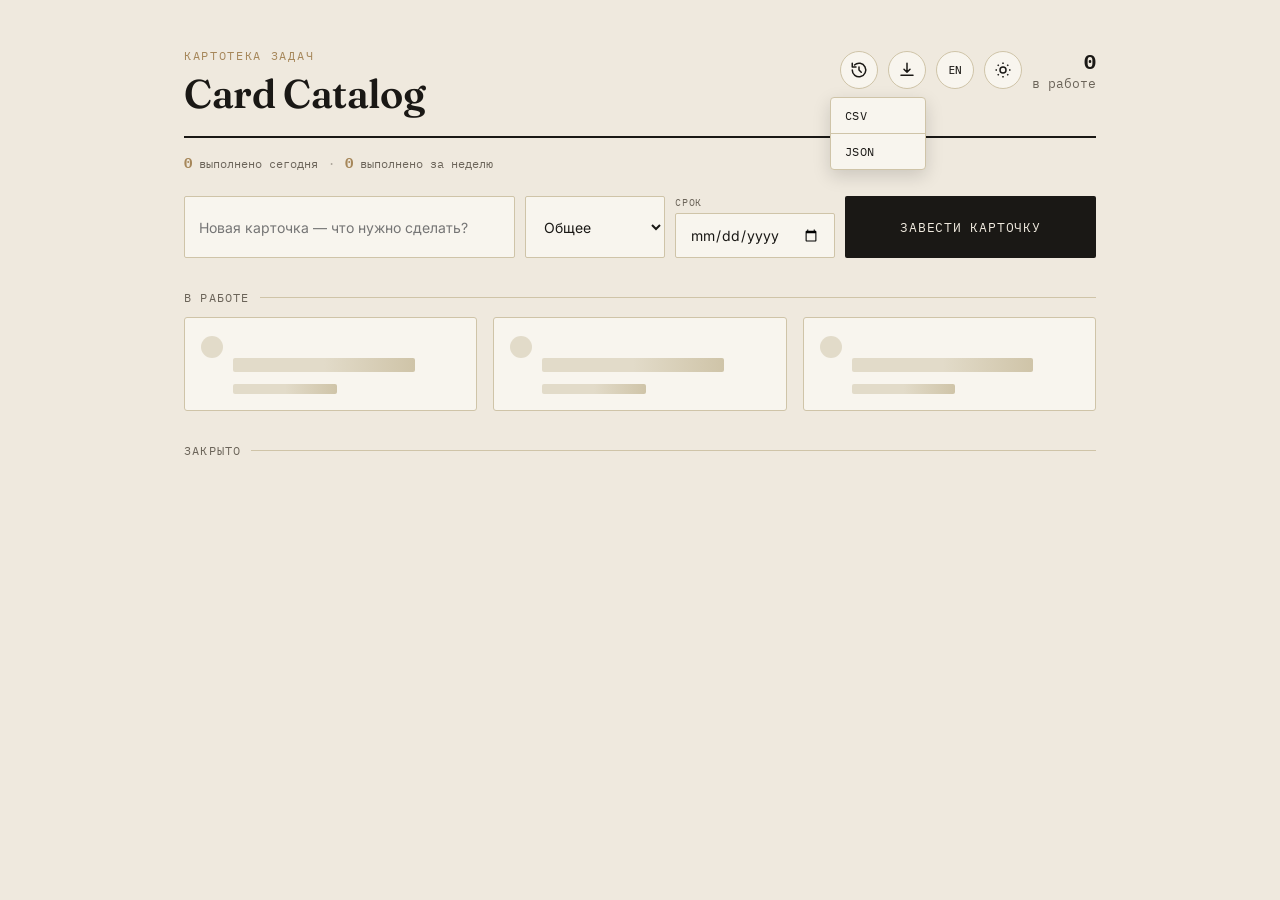
==== commit ae8fcbb9: "Fix wrong html page and css styles" ====
--- a/frontend/index.html
+++ b/frontend/index.html
@@ -1,164 +1,72 @@
 <!doctype html>
-<html lang="ru">
+<html lang="ru" data-theme="light">
 <head>
 <meta charset="UTF-8" />
 <meta name="viewport" content="width=device-width, initial-scale=1.0" />
-<title>Detail & Shine — выездной автодетейлинг</title>
-<link rel="icon" href="data:image/svg+xml,<svg xmlns=%22http://www.w3.org/2000/svg%22 viewBox=%220 0 100 100%22><rect width=%22100%22 height=%22100%22 rx=%2214%22 fill=%22%230f1115%22/><path d=%22M20 60 L35 35 L65 35 L80 60 Z%22 fill=%22none%22 stroke=%22%23e0a13c%22 stroke-width=%224%22/><circle cx=%2235%22 cy=%2265%22 r=%226%22 fill=%22%23e0a13c%22/><circle cx=%2265%22 cy=%2265%22 r=%226%22 fill=%22%23e0a13c%22/></svg>">
+<title>Card Catalog</title>
+<link rel="icon" href="data:image/svg+xml,<svg xmlns=%22http://www.w3.org/2000/svg%22 viewBox=%220 0 100 100%22><rect width=%22100%22 height=%22100%22 rx=%2214%22 fill=%22%231a1815%22/><rect x=%2222%22 y=%2228%22 width=%2256%22 height=%2244%22 rx=%223%22 fill=%22%23efe9de%22/><circle cx=%2232%22 cy=%2238%22 r=%223%22 fill=%22%231a1815%22/><rect x=%2222%22 y=%2250%22 width=%2256%22 height=%223%22 fill=%22%23a6875a%22/></svg>">
 <link rel="preconnect" href="https://fonts.googleapis.com">
-<link href="https://fonts.googleapis.com/css2?family=Barlow+Condensed:wght@600;700&family=Inter:wght@400;500;600&family=IBM+Plex+Mono:wght@500&display=swap" rel="stylesheet">
+<link href="https://fonts.googleapis.com/css2?family=Fraunces:opsz,wght@9..144,500;9..144,600&family=IBM+Plex+Mono:wght@400;500&family=Inter:wght@400;500;600&display=swap" rel="stylesheet">
 <link rel="stylesheet" href="style.css">
 </head>
 <body>
-
-  <nav class="nav">
-    <div class="nav-inner">
-      <div class="brand">DETAIL <span>&</span> SHINE</div>
-      <a href="#booking" class="nav-cta">Записаться</a>
-    </div>
-  </nav>
-
-  <header class="hero">
-    <div class="hero-inner">
-      <p class="hero-eyebrow">Выездной автодетейлинг · приедем к вам</p>
-      <h1>Ваша машина будет<br>сиять <span class="highlight">как в салоне</span></h1>
-      <p class="hero-sub">Полировка, химчистка, керамика — без поездок в сервис. Работаем по всему городу, приезжаем в удобное время.</p>
-      <a href="#booking" class="btn-primary">Оставить заявку</a>
-    </div>
-  </header>
-
-  <section class="trust-bar reveal">
-    <div class="section-inner trust-inner">
-      <div class="trust-item">
-        <span class="trust-number" data-target="8" data-suffix="+">0</span>
-        <span class="trust-label">лет опыта</span>
+  <div class="wrap">
+    <header>
+      <div>
+        <p class="eyebrow" data-i18n="eyebrow">Картотека задач</p>
+        <h1>Card Catalog</h1>
       </div>
-      <div class="trust-item">
-        <span class="trust-number" data-target="500" data-suffix="+">0</span>
-        <span class="trust-label">машин в работе</span>
-      </div>
-      <div class="trust-item">
-        <span class="trust-number" data-target="24" data-suffix="/7">0</span>
-        <span class="trust-label">на связи</span>
-      </div>
-    </div>
-  </section>
-
-  <section class="services" id="services">
-    <div class="section-inner reveal">
-      <p class="section-eyebrow">Услуги</p>
-      <h2>Выберите то, что нужно вашей машине</h2>
-      <div class="service-grid">
-        <div class="service-card">
-          <div class="service-icon">01</div>
-          <h3>Экспресс-мойка</h3>
-          <p>Быстрая мойка кузова и салона, если нужно навести порядок перед встречей.</p>
-          <span class="service-price">от 1 500 ₽</span>
-        </div>
-        <div class="service-card">
-          <div class="service-icon">02</div>
-          <h3>Химчистка салона</h3>
-          <p>Глубокая чистка сидений, ковриков и потолка от пятен и запахов.</p>
-          <span class="service-price">от 4 000 ₽</span>
-        </div>
-        <div class="service-card featured">
-          <div class="service-icon">03</div>
-          <h3>Полный детейлинг</h3>
-          <p>Кузов, салон, полировка и защитное покрытие — комплексный уход под ключ.</p>
-          <span class="service-price">от 8 500 ₽</span>
-        </div>
-      </div>
-    </div>
-  </section>
-
-  <section class="booking" id="booking">
-    <div class="section-inner booking-inner reveal">
-      <div class="booking-text">
-        <p class="section-eyebrow">Запись</p>
-        <h2>Оставьте заявку — перезвоним в течение часа</h2>
-        <p class="booking-sub">Укажите удобную дату, и мы согласуем точное время по телефону.</p>
-      </div>
-
-      <form class="booking-form" id="bookingForm">
-        <div class="form-row">
-          <input type="text" name="name" placeholder="Ваше имя" required maxlength="120" />
-          <input type="tel" name="phone" placeholder="Телефон" required maxlength="40" />
-        </div>
-        <div class="form-row">
-          <select name="service">
-            <option value="express">Экспресс-мойка</option>
-            <option value="interior">Химчистка салона</option>
-            <option value="full" selected>Полный детейлинг</option>
-          </select>
-        </div>
-        <div class="form-row">
-          <div class="date-field">
-            <label for="preferredDateInput" class="date-field-label">Желаемая дата</label>
-            <input type="date" name="preferred_date" id="preferredDateInput" />
+      <div class="header-right">
+        <a href="/history.html" class="icon-toggle" title="История задач" aria-label="История задач">
+          <svg viewBox="0 0 24 24" fill="none" stroke="currentColor" stroke-width="2" stroke-linecap="round" stroke-linejoin="round" width="18" height="18"><path d="M12 8v4l3 3M3 12a9 9 0 1 0 3-6.7"/><path d="M3 3v5h5"/></svg>
+        </a>
+        <div class="export-wrap">
+          <button class="icon-toggle" id="exportToggle" title="Экспорт задач" aria-label="Экспорт задач">
+            <svg viewBox="0 0 24 24" fill="none" stroke="currentColor" stroke-width="2" stroke-linecap="round" stroke-linejoin="round" width="18" height="18"><path d="M12 3v12m0 0-4-4m4 4 4-4M4 19h16"/></svg>
+          </button>
+          <div class="export-menu" id="exportMenu" hidden>
+            <button data-format="csv">CSV</button>
+            <button data-format="json">JSON</button>
           </div>
         </div>
-        <textarea name="message" placeholder="Комментарий (необязательно)" maxlength="500" rows="3"></textarea>
-        <button type="submit">Отправить заявку</button>
-        <p class="form-status" id="formStatus"></p>
-      </form>
+        <button class="icon-toggle" id="langToggle" title="Switch language" aria-label="Switch language">
+          <span id="langLabel">RU</span>
+        </button>
+        <button class="icon-toggle" id="themeToggle" title="Toggle theme" aria-label="Toggle theme">
+          <svg class="icon-sun" viewBox="0 0 24 24" fill="none" stroke="currentColor" stroke-width="2"><circle cx="12" cy="12" r="4"/><path d="M12 2v2M12 20v2M4.93 4.93l1.41 1.41M17.66 17.66l1.41 1.41M2 12h2M20 12h2M4.93 19.07l1.41-1.41M17.66 6.34l1.41-1.41"/></svg>
+          <svg class="icon-moon" viewBox="0 0 24 24" fill="none" stroke="currentColor" stroke-width="2"><path d="M21 12.79A9 9 0 1 1 11.21 3 7 7 0 0 0 21 12.79z"/></svg>
+        </button>
+        <div class="count"><strong id="openCount">0</strong><span data-i18n="inProgress">в работе</span></div>
+      </div>
+    </header>
+
+    <div class="completion-stats" id="completionStats">
+      <span><strong id="completedToday">0</strong> <span data-i18n="completedToday">выполнено сегодня</span></span>
+      <span class="stats-sep">·</span>
+      <span><strong id="completedWeek">0</strong> <span data-i18n="completedWeek">выполнено за неделю</span></span>
     </div>
-  </section>
 
-  <section class="faq" id="faq">
-    <div class="section-inner reveal">
-      <p class="section-eyebrow">Вопросы</p>
-      <h2>Что чаще всего спрашивают</h2>
+    <form class="add" id="addForm">
+      <input type="text" name="title" id="titleInput" data-i18n-placeholder="titlePlaceholder" placeholder="Новая карточка — что нужно сделать?" required maxlength="200" />
+      <select name="category" id="categorySelect">
+        <option value="general" data-i18n="catGeneral">Общее</option>
+        <option value="client" data-i18n="catClient">Клиент</option>
+        <option value="design" data-i18n="catDesign">Дизайн</option>
+        <option value="dev" data-i18n="catDev">Разработка</option>
+      </select>
+      <div class="date-field">
+        <label for="dueDateInput" class="date-field-label" data-i18n="dueDateLabel">Срок</label>
+        <input type="date" name="due_date" id="dueDateInput" />
+      </div>
+      <button type="submit" data-i18n="addButton">Завести карточку</button>
+    </form>
 
-      <div class="faq-list">
-        <div class="faq-item">
-          <button class="faq-question" aria-expanded="false">
-            Сколько занимает полный детейлинг?
-            <svg class="faq-icon" viewBox="0 0 24 24" fill="none" stroke="currentColor" stroke-width="2" stroke-linecap="round" stroke-linejoin="round"><polyline points="6 9 12 15 18 9"/></svg>
-          </button>
-          <div class="faq-answer"><div class="faq-answer-inner"><p>В среднем 3–5 часов в зависимости от состояния машины. Мы работаем у вас во дворе или на парковке — никуда ехать не нужно.</p></div></div>
-        </div>
+    <div class="drawer-label" data-i18n="inProgressLabel">В работе</div>
+    <div class="cards" id="openCards"></div>
 
-        <div class="faq-item">
-          <button class="faq-question" aria-expanded="false">
-            Вы приезжаете в любой район города?
-            <svg class="faq-icon" viewBox="0 0 24 24" fill="none" stroke="currentColor" stroke-width="2" stroke-linecap="round" stroke-linejoin="round"><polyline points="6 9 12 15 18 9"/></svg>
-          </button>
-          <div class="faq-answer"><div class="faq-answer-inner"><p>Да, работаем по всему городу и ближайшим пригородам. Уточним точный адрес и подтвердим время при созвоне.</p></div></div>
-        </div>
-
-        <div class="faq-item">
-          <button class="faq-question" aria-expanded="false">
-            Нужно ли мне быть рядом во время работы?
-            <svg class="faq-icon" viewBox="0 0 24 24" fill="none" stroke="currentColor" stroke-width="2" stroke-linecap="round" stroke-linejoin="round"><polyline points="6 9 12 15 18 9"/></svg>
-          </button>
-          <div class="faq-answer"><div class="faq-answer-inner"><p>Нет, вы можете заниматься своими делами — достаточно передать ключи и указать, где припаркована машина. Позвоним, когда закончим.</p></div></div>
-        </div>
-
-        <div class="faq-item">
-          <button class="faq-question" aria-expanded="false">
-            Какие способы оплаты принимаете?
-            <svg class="faq-icon" viewBox="0 0 24 24" fill="none" stroke="currentColor" stroke-width="2" stroke-linecap="round" stroke-linejoin="round"><polyline points="6 9 12 15 18 9"/></svg>
-          </button>
-          <div class="faq-answer"><div class="faq-answer-inner"><p>Наличные, перевод на карту или по QR-коду — как вам удобнее. Оплата после завершения работы.</p></div></div>
-        </div>
-
-        <div class="faq-item">
-          <button class="faq-question" aria-expanded="false">
-            Даёте ли гарантию на результат?
-            <svg class="faq-icon" viewBox="0 0 24 24" fill="none" stroke="currentColor" stroke-width="2" stroke-linecap="round" stroke-linejoin="round"><polyline points="6 9 12 15 18 9"/></svg>
-          </button>
-          <div class="faq-answer"><div class="faq-answer-inner"><p>Да, если что-то не устроит в качестве уборки или полировки — приедем и исправим бесплатно в течение 48 часов.</p></div></div>
-        </div>
-      </div>
-    </div>
-  </section>
-
-  <footer class="footer">
-    <div class="section-inner">
-      <span>Detail & Shine · выездной автодетейлинг</span>
-      <a href="/admin.html" class="admin-link">Для администратора</a>
-    </div>
-  </footer>
+    <div class="drawer-label" data-i18n="doneLabel">Закрыто</div>
+    <div class="cards" id="doneCards"></div>
+  </div>
 
   <script src="app.js"></script>
 </body>
--- a/frontend/style.css
+++ b/frontend/style.css
@@ -1,478 +1,522 @@
 :root{
-  --ink:#0f1115;
-  --panel:#171a21;
-  --panel-light:#1f232c;
-  --line:#2b3040;
-  --paper:#f5f4f1;
-  --accent:#e0a13c;
-  --accent-dim:#4a3a1e;
-  --muted:#8b93a3;
-  --success:#5fae7a;
+  --ink:#1a1815;
+  --paper:#efe9de;
+  --paper-card:#f8f5ee;
+  --drawer:#e2dbc9;
+  --line:#cfc4a8;
+  --accent:#a6875a;
+  --accent-soft:#e4d4b8;
+  --danger:#b5453c;
+  --muted:#6b6459;
+  --overdue:#b8863f;
+
+  --ease:cubic-bezier(.4,0,.2,1);
+  --ease-out-back:cubic-bezier(.34,1.56,.64,1);
+}
+
+[data-theme="dark"]{
+  --ink:#ede7d9;
+  --paper:#17140f;
+  --paper-card:#211d17;
+  --drawer:#2c2620;
+  --line:#3d362a;
+  --accent:#c7a06a;
+  --accent-soft:#3a3020;
+  --danger:#d16a5f;
+  --muted:#9a9081;
+  --overdue:#d19a55;
 }
 
 *{box-sizing:border-box;}
 
 body{
   margin:0;
-  background:var(--ink);
-  color:var(--paper);
+  background:var(--paper);
+  color:var(--ink);
   font-family:'Inter',sans-serif;
-  line-height:1.5;
-}
-
-h1, h2, h3{
-  font-family:'Barlow Condensed', sans-serif;
-  text-transform:uppercase;
-  letter-spacing:.01em;
-  margin:0;
-}
-
-.section-inner{
-  max-width:1080px;
+  min-height:100vh;
+  transition:background-color .35s var(--ease), color .35s var(--ease);
+}
+
+@media (prefers-reduced-motion: reduce){
+  *, *::before, *::after{
+    animation-duration:.001ms !important;
+    transition-duration:.001ms !important;
+  }
+}
+
+.wrap{
+  max-width:960px;
   margin:0 auto;
-  padding:80px 24px;
-}
-
-/* Nav */
-.nav{
-  position:sticky;
-  top:0;
-  z-index:10;
-  background:rgba(15,17,21,.9);
-  backdrop-filter:blur(6px);
-  border-bottom:1px solid var(--line);
-}
-.nav-inner{
-  max-width:1080px;
-  margin:0 auto;
-  padding:18px 24px;
-  display:flex;
-  align-items:center;
-  justify-content:space-between;
-}
-.brand{
-  font-family:'Barlow Condensed', sans-serif;
-  font-weight:700;
-  font-size:20px;
-  letter-spacing:.05em;
-}
-.brand span{color:var(--accent);}
-.nav-cta{
-  font-family:'IBM Plex Mono', monospace;
-  font-size:12px;
-  letter-spacing:.06em;
-  text-transform:uppercase;
-  color:var(--ink);
-  background:var(--accent);
-  padding:10px 18px;
-  border-radius:2px;
-  text-decoration:none;
-  transition:opacity .2s ease;
-}
-.nav-cta:hover{opacity:.85;}
-
-/* Hero */
-.hero{
-  background:radial-gradient(ellipse at top right, var(--accent-dim), transparent 60%), var(--ink);
-  border-bottom:1px solid var(--line);
-}
-.hero-inner{
-  max-width:720px;
-  margin:0 auto;
-  padding:120px 24px 100px;
-  text-align:center;
-}
-.hero-eyebrow{
-  font-family:'IBM Plex Mono', monospace;
-  font-size:12px;
-  letter-spacing:.12em;
-  text-transform:uppercase;
-  color:var(--accent);
-  margin-bottom:20px;
-}
-.hero h1{
-  font-size:clamp(40px, 7vw, 68px);
-  line-height:1.05;
-  margin-bottom:24px;
-}
-.highlight{color:var(--accent);}
-.hero-sub{
-  font-size:17px;
-  color:var(--muted);
-  max-width:520px;
-  margin:0 auto 36px;
-}
-.btn-primary{
-  display:inline-block;
-  font-family:'IBM Plex Mono', monospace;
-  font-size:13px;
-  letter-spacing:.08em;
-  text-transform:uppercase;
-  background:var(--accent);
-  color:var(--ink);
-  padding:16px 32px;
-  border-radius:2px;
-  text-decoration:none;
-  transition:transform .15s ease, box-shadow .15s ease;
-}
-.btn-primary:hover{
-  transform:translateY(-2px);
-  box-shadow:0 8px 24px rgba(224,161,60,.25);
-}
-
-/* Trust bar */
-.trust-bar{
-  border-bottom:1px solid var(--line);
-  background:var(--panel);
-}
-.trust-inner{
-  padding:40px 24px;
-  display:flex;
-  justify-content:center;
-  gap:clamp(32px, 8vw, 96px);
-  flex-wrap:wrap;
-  text-align:center;
-}
-.trust-item{
-  display:flex;
-  flex-direction:column;
-  gap:4px;
-}
-.trust-number{
-  font-family:'Barlow Condensed', sans-serif;
-  font-weight:700;
-  font-size:clamp(32px, 5vw, 48px);
-  color:var(--accent);
-  line-height:1;
-}
-.trust-label{
-  font-family:'IBM Plex Mono', monospace;
-  font-size:12px;
-  letter-spacing:.06em;
-  text-transform:uppercase;
-  color:var(--muted);
-}
-
-/* Services */
-.section-eyebrow{
-  font-family:'IBM Plex Mono', monospace;
-  font-size:12px;
-  letter-spacing:.12em;
-  text-transform:uppercase;
-  color:var(--accent);
-  margin:0 0 12px;
-}
-.services h2{
-  font-size:clamp(28px, 4vw, 42px);
-  margin-bottom:48px;
-  max-width:560px;
-}
-.service-grid{
-  display:grid;
-  grid-template-columns:repeat(auto-fit, minmax(240px, 1fr));
-  gap:20px;
-}
-.service-card{
-  background:var(--panel);
-  border:1px solid var(--line);
-  border-radius:4px;
-  padding:28px 24px;
-  transition:border-color .2s ease, transform .2s ease;
-}
-.service-card:hover{
-  border-color:var(--accent);
-  transform:translateY(-3px);
-}
-.service-card.featured{
-  background:var(--panel-light);
-  border-color:var(--accent);
-}
-.service-icon{
-  font-family:'IBM Plex Mono', monospace;
-  font-size:13px;
-  color:var(--accent);
-  margin-bottom:16px;
-}
-.service-card h3{
-  font-size:24px;
-  margin-bottom:10px;
-}
-.service-card p{
-  font-size:14px;
-  color:var(--muted);
-  margin:0 0 20px;
-}
-.service-price{
-  font-family:'IBM Plex Mono', monospace;
-  font-size:14px;
-  color:var(--paper);
-}
-
-/* Booking */
-.booking{
-  background:var(--panel);
-  border-top:1px solid var(--line);
-  border-bottom:1px solid var(--line);
-}
-.booking-inner{
-  display:grid;
-  grid-template-columns:1fr 1.2fr;
-  gap:56px;
-  align-items:start;
-}
-.booking-text h2{
-  font-size:clamp(26px, 4vw, 36px);
-  margin-bottom:16px;
-}
-.booking-sub{
-  color:var(--muted);
-  font-size:15px;
-}
-
-.booking-form{
-  display:flex;
-  flex-direction:column;
-  gap:12px;
-}
-.form-row{
-  display:flex;
-  gap:12px;
-  flex-wrap:wrap;
-}
-.form-row input, .form-row select{
-  flex:1 1 160px;
-  min-width:0;
-}
-.date-field{
-  display:flex;
-  flex-direction:column;
-  gap:6px;
-  flex:1 1 160px;
-  min-width:0;
-}
-.date-field-label{
-  font-family:'IBM Plex Mono', monospace;
-  font-size:11px;
-  letter-spacing:.06em;
-  text-transform:uppercase;
-  color:var(--muted);
-}
-.date-field input[type="date"]{width:100%;}
-.booking-form input, .booking-form select, .booking-form textarea{
-  font-family:'Inter',sans-serif;
-  font-size:14px;
-  padding:14px 16px;
-  border:1px solid var(--line);
-  border-radius:2px;
-  background:var(--ink);
-  color:var(--paper);
-  transition:border-color .2s ease;
-}
-.booking-form textarea{resize:vertical;}
-.booking-form input:focus, .booking-form select:focus, .booking-form textarea:focus{
-  outline:none;
-  border-color:var(--accent);
-}
-.booking-form button{
-  font-family:'IBM Plex Mono', monospace;
-  font-size:13px;
-  letter-spacing:.08em;
-  text-transform:uppercase;
-  background:var(--accent);
-  color:var(--ink);
-  border:none;
-  padding:16px;
-  border-radius:2px;
-  cursor:pointer;
-  margin-top:8px;
-  transition:opacity .2s ease, transform .15s ease;
-}
-.booking-form button:hover{opacity:.9; transform:translateY(-1px);}
-.booking-form button:disabled{opacity:.5; cursor:default; transform:none;}
-.form-status{
-  font-family:'IBM Plex Mono', monospace;
-  font-size:13px;
-  min-height:18px;
-  margin:0;
-}
-.form-status.success{color:var(--success);}
-.form-status.error{color:#d16a5f;}
-
-@media (max-width:720px){
-  .booking-inner{grid-template-columns:1fr;}
-}
-
-.reveal{
-  opacity:0;
-  transform:translateY(24px);
-  transition:opacity .6s cubic-bezier(.4,0,.2,1), transform .6s cubic-bezier(.4,0,.2,1);
-}
-.reveal.is-visible{
-  opacity:1;
-  transform:translateY(0);
-}
-@media (prefers-reduced-motion: reduce){
-  .reveal{opacity:1; transform:none; transition:none;}
-}
-
-/* FAQ */
-.faq h2{
-  font-size:clamp(28px, 4vw, 42px);
-  margin-bottom:36px;
-  max-width:560px;
-}
-.faq-list{
-  display:flex;
-  flex-direction:column;
-  gap:10px;
-}
-.faq-item{
-  border:1px solid var(--line);
-  border-radius:4px;
-  background:var(--panel);
-  overflow:hidden;
-  transition:border-color .2s ease;
-}
-.faq-item:has(.faq-question[aria-expanded="true"]){
-  border-color:var(--accent);
-}
-.faq-question{
-  width:100%;
-  display:flex;
-  align-items:center;
-  justify-content:space-between;
-  gap:16px;
-  background:none;
-  border:none;
-  color:var(--paper);
-  font-family:'Inter', sans-serif;
-  font-size:16px;
-  font-weight:500;
-  text-align:left;
-  padding:20px 24px;
-  cursor:pointer;
-}
-.faq-icon{
-  flex:0 0 auto;
-  width:24px;
-  height:24px;
-  padding:6px;
-  box-sizing:border-box;
-  border-radius:50%;
-  border:1px solid var(--line);
-  color:var(--accent);
-  transition:transform .25s cubic-bezier(.4,0,.2,1), border-color .2s ease;
-}
-.faq-question[aria-expanded="true"] .faq-icon{
-  transform:rotate(180deg);
-  border-color:var(--accent);
-}
-.faq-answer{
-  display:grid;
-  grid-template-rows:0fr;
-  overflow:hidden;
-  min-height:0;
-  transition:grid-template-rows .3s cubic-bezier(.4,0,.2,1);
-}
-.faq-question[aria-expanded="true"] + .faq-answer{
-  grid-template-rows:1fr;
-}
-.faq-answer-inner{ overflow:hidden; min-height:0; }
-.faq-answer p{ margin:0; padding:0 24px 20px; color:var(--muted); font-size:14px; line-height:1.6; }
-
-/* Footer */
-.footer .section-inner{
-  padding:32px 24px;
-  display:flex;
-  align-items:center;
+  padding:clamp(28px,5vw,48px) clamp(16px,4vw,24px) 96px;
+}
+
+header{
+  display:flex;
+  align-items:flex-start;
   justify-content:space-between;
   flex-wrap:wrap;
   gap:12px;
+  border-bottom:2px solid var(--ink);
+  padding-bottom:18px;
+  margin-bottom:32px;
+  transition:border-color .35s var(--ease);
+  animation:fadeSlideDown .5s var(--ease) both;
+}
+
+.header-right{
+  display:flex;
+  align-items:center;
+  gap:10px;
+}
+
+.eyebrow{
+  font-family:'IBM Plex Mono', monospace;
+  font-size:12px;
+  letter-spacing:.14em;
+  text-transform:uppercase;
+  color:var(--accent);
+  margin:0 0 6px;
+  transition:color .35s var(--ease);
+}
+
+h1{
+  font-family:'Fraunces', serif;
+  font-weight:600;
+  font-size:clamp(28px,5vw,40px);
+  margin:0;
+  letter-spacing:-0.01em;
+}
+
+.count{
+  font-family:'IBM Plex Mono', monospace;
   font-size:13px;
   color:var(--muted);
-}
-.admin-link{
-  color:var(--muted);
+  text-align:right;
+  white-space:nowrap;
+  display:flex;
+  flex-direction:column;
+  align-items:flex-end;
+}
+
+.count strong{
+  color:var(--ink);
+  font-size:20px;
+  transition:color .2s var(--ease);
+}
+
+.completion-stats{
+  display:flex;
+  align-items:center;
+  gap:10px;
+  flex-wrap:wrap;
+  font-family:'IBM Plex Mono', monospace;
+  font-size:12px;
+  color:var(--muted);
+  margin:-16px 0 24px;
+  transition:color .35s var(--ease);
+}
+.completion-stats strong{
+  color:var(--accent);
+  font-size:14px;
+  transition:color .35s var(--ease);
+}
+.stats-sep{opacity:.5;}
+
+.icon-toggle{
+  position:relative;
+  width:38px;
+  height:38px;
+  flex:0 0 auto;
+  border:1.5px solid var(--line);
+  border-radius:50%;
+  background:var(--paper-card);
+  color:var(--ink);
+  cursor:pointer;
+  display:flex;
+  align-items:center;
+  justify-content:center;
+  font-family:'IBM Plex Mono', monospace;
+  font-size:11px;
+  font-weight:500;
+  transition:border-color .2s var(--ease), transform .2s var(--ease-out-back), background-color .35s var(--ease), color .35s var(--ease);
+}
+.icon-toggle:hover{border-color:var(--accent); transform:scale(1.06);}
+.icon-toggle:active{transform:scale(.92);}
+a.icon-toggle{
   text-decoration:none;
+  color:var(--ink);
+}
+
+.export-wrap{position:relative;}
+.export-menu{
+  position:absolute;
+  top:46px;
+  right:0;
+  min-width:96px;
+  background:var(--paper-card);
+  border:1.5px solid var(--line);
+  border-radius:4px;
+  box-shadow:0 6px 18px rgba(0,0,0,.15);
+  display:flex;
+  flex-direction:column;
+  overflow:hidden;
+  z-index:30;
+  animation:fadeSlideDown .18s var(--ease) both;
+}
+.export-menu button{
   font-family:'IBM Plex Mono', monospace;
   font-size:12px;
-}
-.admin-link:hover{color:var(--accent);}
-
-/* Admin page shares this file */
-.admin-wrap{
-  max-width:900px;
-  margin:0 auto;
-  padding:60px 24px;
-}
-.admin-login{
-  max-width:360px;
-  margin:120px auto;
-  text-align:center;
-}
-.admin-login input{
-  width:100%;
-  font-family:'IBM Plex Mono', monospace;
-  padding:14px 16px;
-  border:1px solid var(--line);
+  letter-spacing:.04em;
+  text-align:left;
+  background:none;
+  border:none;
+  color:var(--ink);
+  padding:10px 14px;
+  cursor:pointer;
+  transition:background-color .15s var(--ease);
+}
+.export-menu button:hover{background:var(--drawer);}
+.export-menu button + button{border-top:1px solid var(--line);}
+
+.icon-toggle svg{
+  position:absolute;
+  width:18px;
+  height:18px;
+  transition:opacity .3s var(--ease), transform .4s var(--ease-out-back);
+}
+.icon-moon{opacity:0; transform:rotate(-60deg) scale(.5);}
+.icon-sun{opacity:1; transform:rotate(0) scale(1);}
+[data-theme="dark"] .icon-sun{opacity:0; transform:rotate(60deg) scale(.5);}
+[data-theme="dark"] .icon-moon{opacity:1; transform:rotate(0) scale(1);}
+
+form.add{
+  display:flex;
+  gap:10px;
+  margin:0 0 8px;
+  flex-wrap:wrap;
+  animation:fadeSlideDown .5s var(--ease) .08s both;
+}
+
+form.add input, form.add select{
+  font-family:'Inter',sans-serif;
+  font-size:14px;
+  padding:12px 14px;
+  border:1.5px solid var(--line);
   border-radius:2px;
-  background:var(--panel);
+  background:var(--paper-card);
+  color:var(--ink);
+  transition:border-color .2s var(--ease), background-color .35s var(--ease), color .35s var(--ease), box-shadow .2s var(--ease);
+}
+
+form.add input[name="title"]{flex:1 1 220px; min-width:0;}
+form.add select{flex:0 1 140px;}
+
+.date-field{
+  display:flex;
+  flex-direction:column;
+  gap:4px;
+  flex:0 1 160px;
+}
+.date-field-label{
+  font-family:'IBM Plex Mono', monospace;
+  font-size:10px;
+  letter-spacing:.08em;
+  text-transform:uppercase;
+  color:var(--muted);
+  transition:color .35s var(--ease);
+}
+.date-field input[type="date"]{width:100%;}
+
+form.add input:focus, form.add select:focus{
+  outline:none;
+  border-color:var(--accent);
+  box-shadow:0 0 0 3px var(--accent-soft);
+}
+
+form.add button{
+  font-family:'IBM Plex Mono', monospace;
+  font-size:13px;
+  letter-spacing:.06em;
+  text-transform:uppercase;
+  background:var(--ink);
   color:var(--paper);
-  margin:16px 0;
-}
-.admin-login button{
-  width:100%;
-  font-family:'IBM Plex Mono', monospace;
-  text-transform:uppercase;
-  letter-spacing:.06em;
-  background:var(--accent);
-  color:var(--ink);
   border:none;
-  padding:14px;
+  padding:0 22px;
+  min-height:44px;
   border-radius:2px;
   cursor:pointer;
-}
-.admin-table{
+  transition:background-color .2s var(--ease), transform .15s var(--ease-out-back), color .35s var(--ease);
+  flex:1 1 140px;
+}
+form.add button:hover{background:var(--accent); transform:translateY(-1px);}
+form.add button:active{transform:translateY(0) scale(.98);}
+
+.drawer-label{
+  font-family:'IBM Plex Mono', monospace;
+  font-size:12px;
+  color:var(--muted);
+  letter-spacing:.1em;
+  text-transform:uppercase;
+  margin:32px 0 12px;
+  display:flex;
+  align-items:center;
+  gap:10px;
+  transition:color .35s var(--ease);
+}
+
+.drawer-label::after{
+  content:"";
+  flex:1;
+  height:1px;
+  background:var(--line);
+  transition:background-color .35s var(--ease);
+}
+
+.cards{
+  display:grid;
+  grid-template-columns:repeat(auto-fill, minmax(min(260px,100%),1fr));
+  gap:16px;
+  align-items:start;
+}
+
+.card{
+  position:relative;
+  background:var(--paper-card);
+  border:1.5px solid var(--line);
+  border-radius:3px;
+  padding:18px 16px 16px;
+  min-width:0;
+  overflow:hidden;
+  box-shadow:2px 3px 0 rgba(26,24,21,0.06);
+  transition:transform .18s var(--ease), box-shadow .18s var(--ease), border-color .35s var(--ease), background-color .35s var(--ease), opacity .32s var(--ease), filter .32s var(--ease);
+  animation:cardIn .45s var(--ease-out-back) both;
+  animation-delay:calc(var(--i, 0) * 50ms);
+}
+
+.card:hover{
+  transform:translateY(-3px);
+  box-shadow:3px 6px 0 rgba(26,24,21,0.12);
+}
+
+.card.done{opacity:.55; filter:saturate(.7);}
+.card.done .card-title{text-decoration:line-through; text-decoration-color:var(--accent);}
+
+.card.removing{
+  animation:cardOut .32s var(--ease) forwards;
+  pointer-events:none;
+}
+.card.entering{
+  animation:cardIn .4s var(--ease-out-back) both;
+}
+
+.card-top-row{
+  display:flex;
+  align-items:flex-start;
+  gap:10px;
+  margin-bottom:10px;
+}
+
+.check-circle{
+  position:relative;
+  flex:0 0 auto;
+  width:22px;
+  height:22px;
+  border-radius:50%;
+  border:1.5px solid var(--line);
+  background:transparent;
+  cursor:pointer;
+  display:flex;
+  align-items:center;
+  justify-content:center;
+  padding:0;
+  margin-top:2px;
+  transition:border-color .2s var(--ease), background-color .2s var(--ease), transform .15s var(--ease-out-back);
+}
+.check-circle:hover{border-color:var(--accent); transform:scale(1.08);}
+.check-circle:active{transform:scale(.9);}
+.check-circle::after{
+  content:"";
+  position:absolute;
+  inset:0;
+  border-radius:50%;
+  border:1.5px solid var(--accent);
+  opacity:0;
+  pointer-events:none;
+}
+.check-circle.pulse::after{
+  animation:checkPulse .5s var(--ease) forwards;
+}
+@keyframes checkPulse{
+  from{opacity:.7; transform:scale(1);}
+  to{opacity:0; transform:scale(2.4);}
+}
+.check-circle svg{
+  width:12px; height:12px;
+  opacity:0;
+  transform:scale(.4);
+  transition:opacity .2s var(--ease), transform .25s var(--ease-out-back);
+  color:var(--paper-card);
+}
+.card.done .check-circle{
+  background:var(--accent);
+  border-color:var(--accent);
+}
+.card.done .check-circle svg{opacity:1; transform:scale(1);}
+
+.card-body{flex:1; min-width:0;}
+
+.card-category{
+  font-family:'IBM Plex Mono', monospace;
+  font-size:10px;
+  letter-spacing:.1em;
+  text-transform:uppercase;
+  color:var(--accent);
+  display:flex;
+  align-items:center;
+  gap:5px;
+  margin-bottom:4px;
+  transition:color .35s var(--ease);
+}
+.category-icon{width:11px; height:11px; flex:0 0 auto;}
+
+.card-title{
+  font-family:'Fraunces', serif;
+  font-size:17px;
+  font-weight:600;
+  line-height:1.35;
+  cursor:text;
+  border-radius:2px;
+  padding:1px 3px;
+  margin:0 0 0 -3px;
+  transition:background-color .15s var(--ease);
+  overflow-wrap:break-word;
+  word-break:break-word;
+  hyphens:auto;
+}
+.card-title:hover{background:var(--drawer);}
+.card-title-input{
+  font-family:'Fraunces', serif;
+  font-size:17px;
+  font-weight:600;
   width:100%;
-  border-collapse:collapse;
-  font-size:14px;
-}
-.admin-table th{
-  text-align:left;
+  margin:0;
+  padding:1px 3px;
+  border:1.5px solid var(--accent);
+  border-radius:2px;
+  background:var(--paper-card);
+  color:var(--ink);
+}
+
+.card-due{
   font-family:'IBM Plex Mono', monospace;
   font-size:11px;
-  letter-spacing:.08em;
-  text-transform:uppercase;
-  color:var(--muted);
-  padding:10px 12px;
-  border-bottom:1px solid var(--line);
-}
-.admin-table td{
-  padding:12px;
-  border-bottom:1px solid var(--line);
+  color:var(--muted);
+  margin-top:8px;
+  display:flex;
+  align-items:center;
+  gap:5px;
+  transition:color .2s var(--ease);
+}
+.card-due svg{width:11px; height:11px; flex:0 0 auto;}
+.card-due.overdue{color:var(--overdue);}
+
+.card-actions{
+  display:flex;
+  justify-content:flex-end;
+  margin-top:12px;
+}
+
+.icon-btn{
+  width:28px;
+  height:28px;
+  border:1.5px solid transparent;
+  border-radius:2px;
+  background:none;
+  cursor:pointer;
+  display:flex;
+  align-items:center;
+  justify-content:center;
+  color:var(--muted);
+  transition:border-color .15s var(--ease), color .15s var(--ease), background-color .15s var(--ease), transform .12s var(--ease-out-back);
+}
+.icon-btn svg{width:15px; height:15px;}
+.icon-btn:hover{border-color:var(--danger); color:var(--danger); transform:translateY(-1px);}
+.icon-btn:active{transform:translateY(0) scale(.92);}
+
+.empty{
+  font-family:'IBM Plex Mono', monospace;
+  color:var(--muted);
+  font-size:13px;
+  padding:36px 0;
+  text-align:center;
+  border:1.5px dashed var(--line);
+  border-radius:3px;
+  transition:border-color .35s var(--ease), color .35s var(--ease);
+  animation:fadeIn .4s var(--ease) both;
+}
+
+/* Skeleton loading state — shown briefly while the first fetch is in flight */
+.skeleton-card{
+  background:var(--paper-card);
+  border:1.5px solid var(--line);
+  border-radius:3px;
+  padding:18px 16px 16px;
+  min-height:88px;
+  transition:background-color .35s var(--ease), border-color .35s var(--ease);
+}
+.skeleton-line{
+  height:10px;
+  border-radius:2px;
+  background:linear-gradient(90deg, var(--drawer) 25%, var(--line) 50%, var(--drawer) 75%);
+  background-size:200% 100%;
+  animation:skeletonShimmer 1.4s ease-in-out infinite;
+}
+.skeleton-line.title{width:70%; height:14px; margin:0 0 12px 32px;}
+.skeleton-line.sub{width:40%; margin-left:32px;}
+.skeleton-card .check-circle-placeholder{
+  width:22px; height:22px;
+  border-radius:50%;
+  background:var(--drawer);
+  display:inline-block;
   vertical-align:top;
-}
-.admin-table .del-btn{
-  background:none;
-  border:1px solid var(--line);
-  color:var(--muted);
-  padding:5px 10px;
-  border-radius:2px;
-  cursor:pointer;
-  font-family:'IBM Plex Mono', monospace;
-  font-size:11px;
-}
-.admin-table .del-btn:hover{border-color:#d16a5f; color:#d16a5f;}
-.admin-empty{
-  color:var(--muted);
-  font-family:'IBM Plex Mono', monospace;
-  padding:40px 0;
-  text-align:center;
-}
-.admin-header{
-  display:flex;
-  justify-content:space-between;
-  align-items:baseline;
-  margin-bottom:32px;
-}
-.admin-error{color:#d16a5f; font-family:'IBM Plex Mono', monospace; font-size:13px;}
+  margin-right:10px;
+  animation:skeletonShimmer 1.4s ease-in-out infinite;
+}
+
+@keyframes skeletonShimmer{
+  0%{background-position:200% 0;}
+  100%{background-position:-200% 0;}
+}
+@media (prefers-reduced-motion: reduce){
+  .skeleton-line, .check-circle-placeholder{animation:none; background:var(--drawer);}
+}
+
+@keyframes fadeSlideDown{
+  from{opacity:0; transform:translateY(-8px);}
+  to{opacity:1; transform:translateY(0);}
+}
+@keyframes fadeIn{from{opacity:0;} to{opacity:1;}}
+@keyframes cardIn{
+  from{opacity:0; transform:translateY(12px) scale(.96);}
+  to{opacity:1; transform:translateY(0) scale(1);}
+}
+@keyframes cardOut{
+  to{opacity:0; transform:scale(.92); filter:blur(2px);}
+}
+
+/* Suppresses the entrance animation for cards that were already on
+   screen — only genuinely new cards (or ones returning after a failed
+   delete) should play the "cardIn" stagger effect. */
+.card.no-enter{
+  animation:none;
+}
+
+@media (max-width:480px){
+  form.add{flex-direction:column;}
+  form.add input[name="title"], form.add select, .date-field, form.add button{
+    flex:1 1 auto;
+    width:100%;
+  }
+  .header-right{width:100%; justify-content:space-between;}
+}
